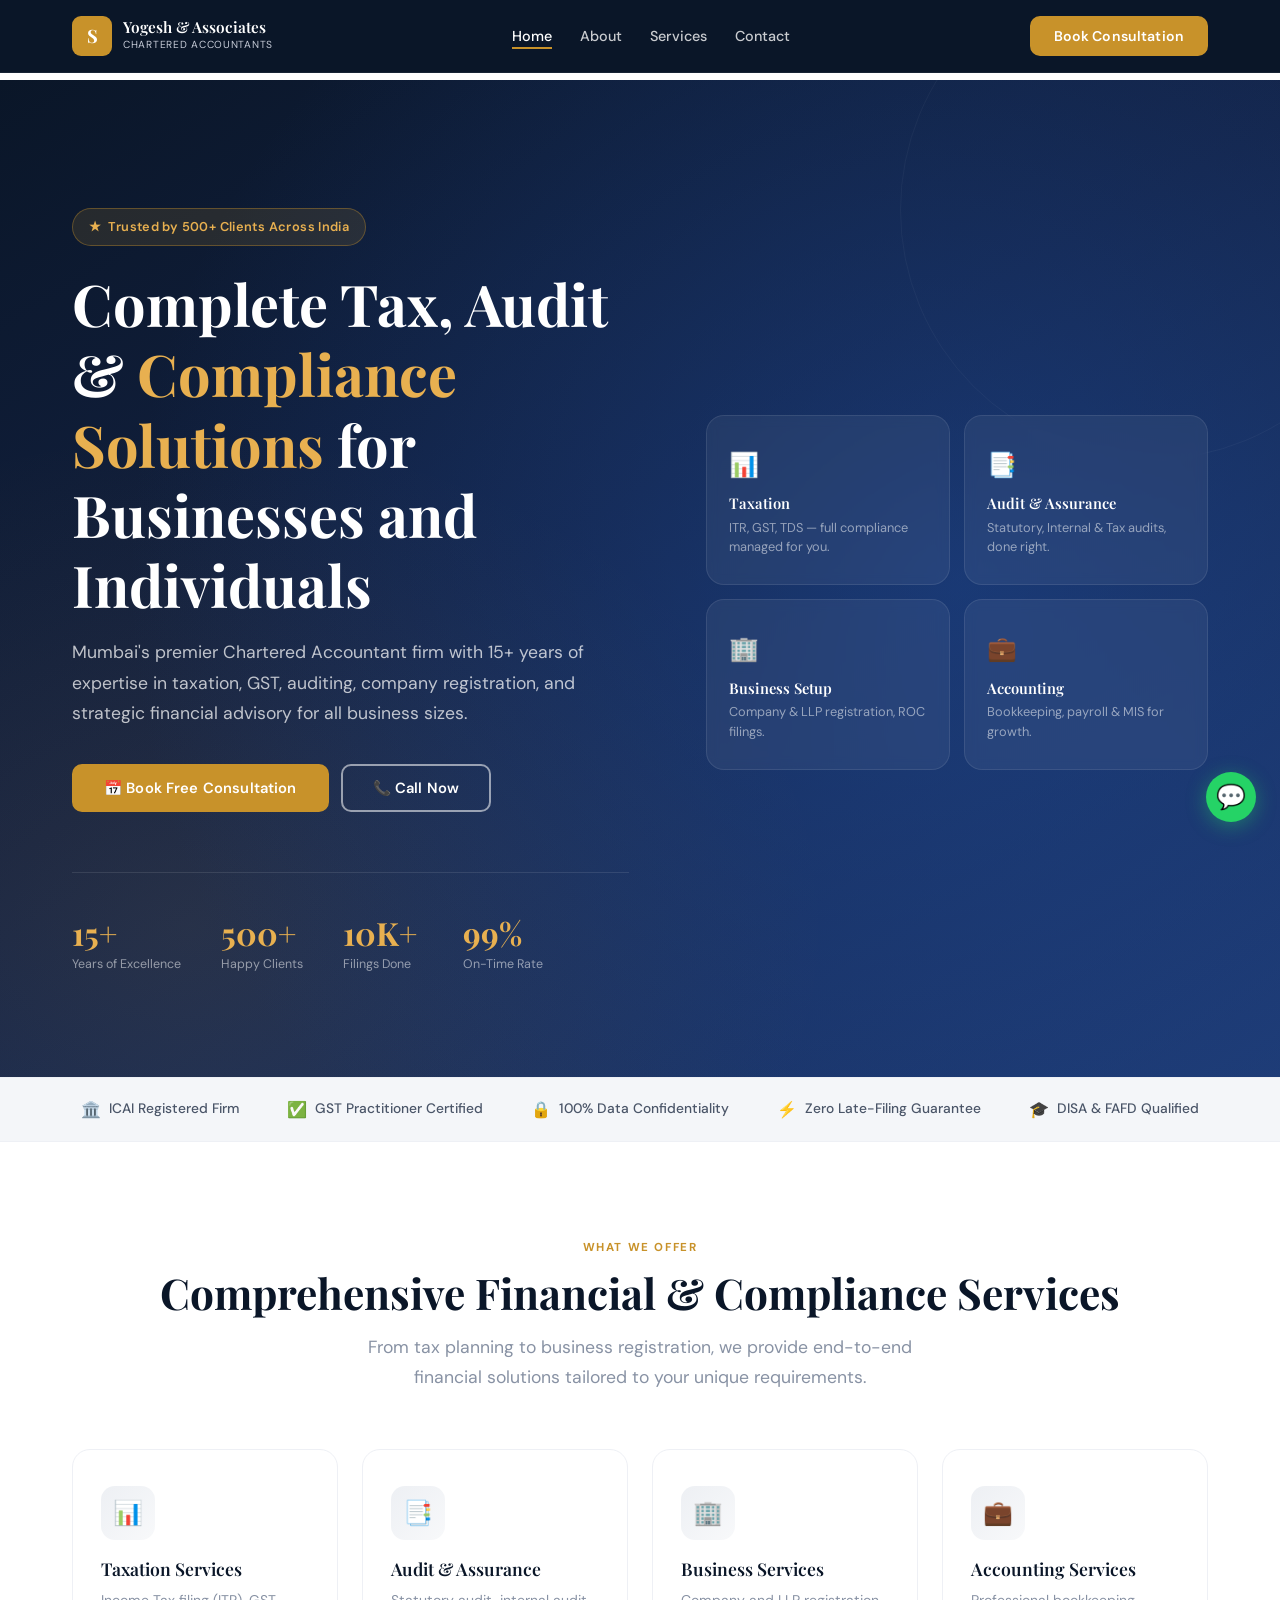
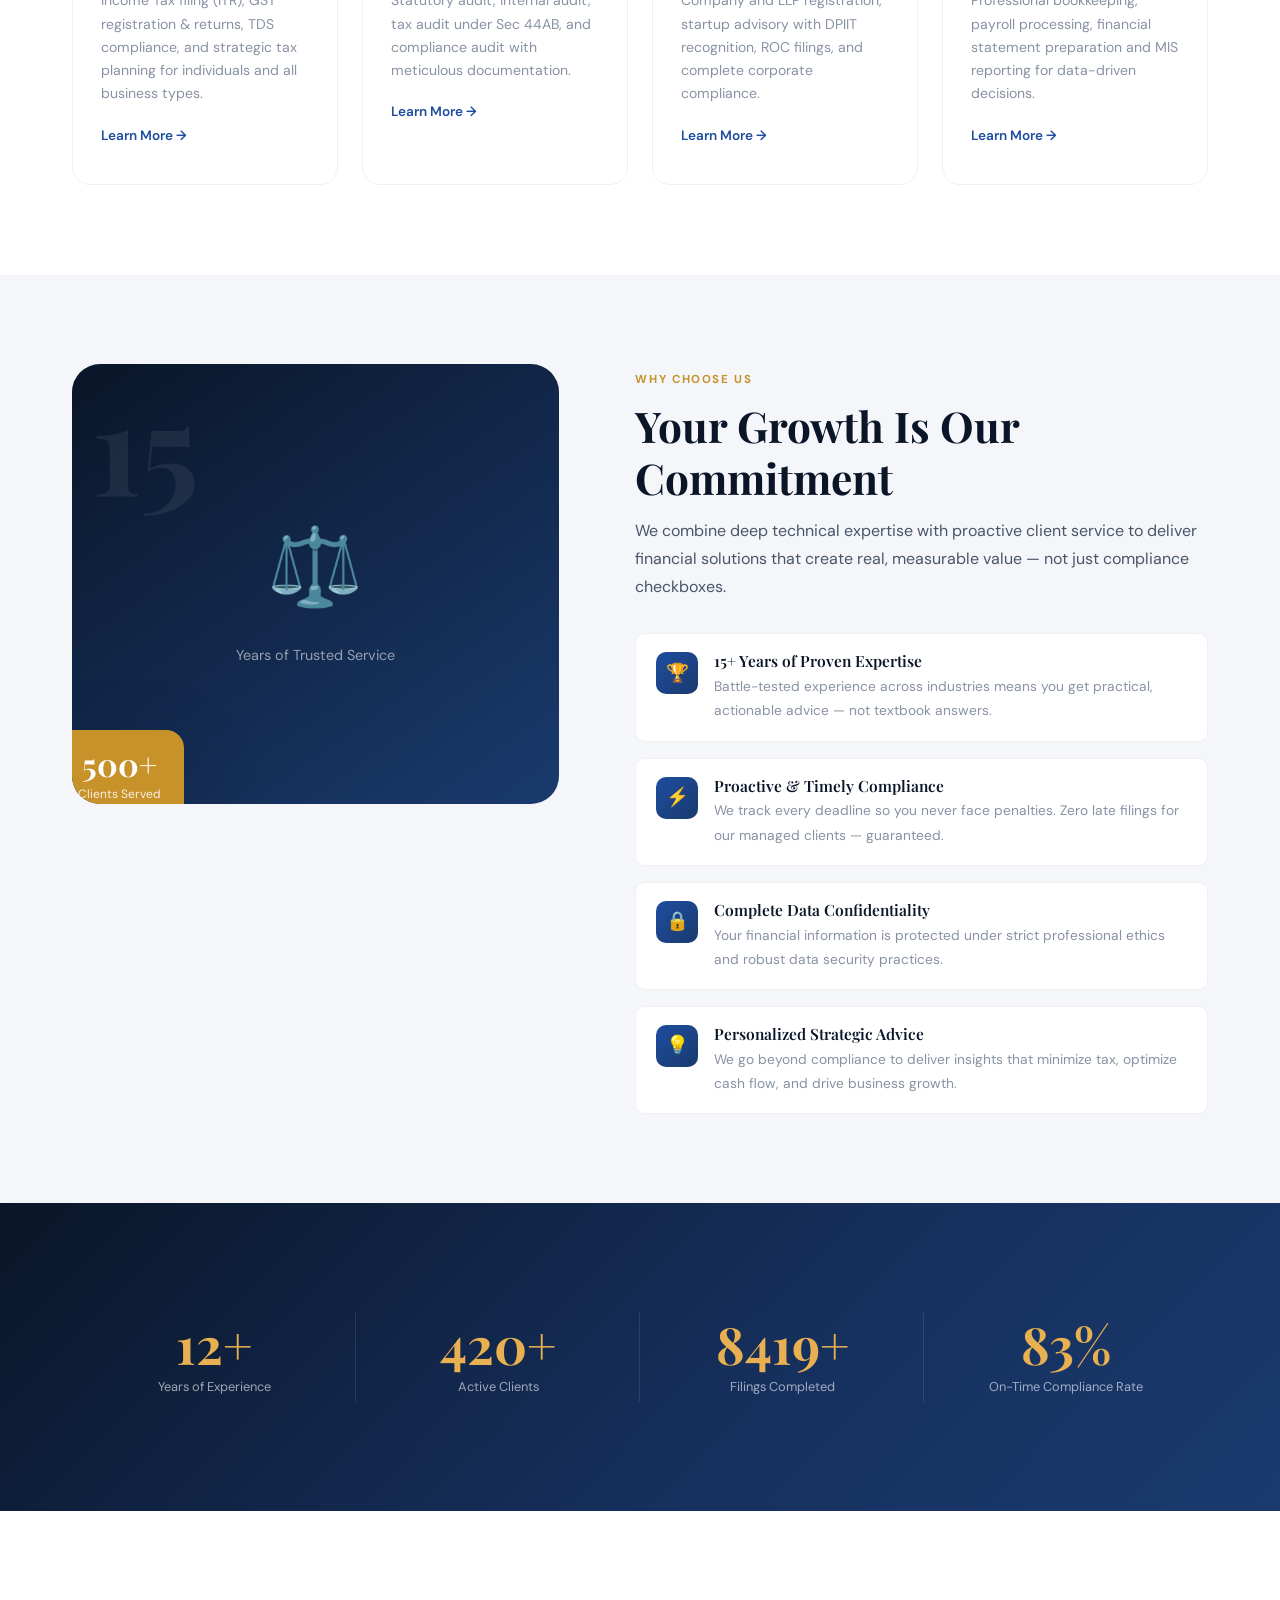
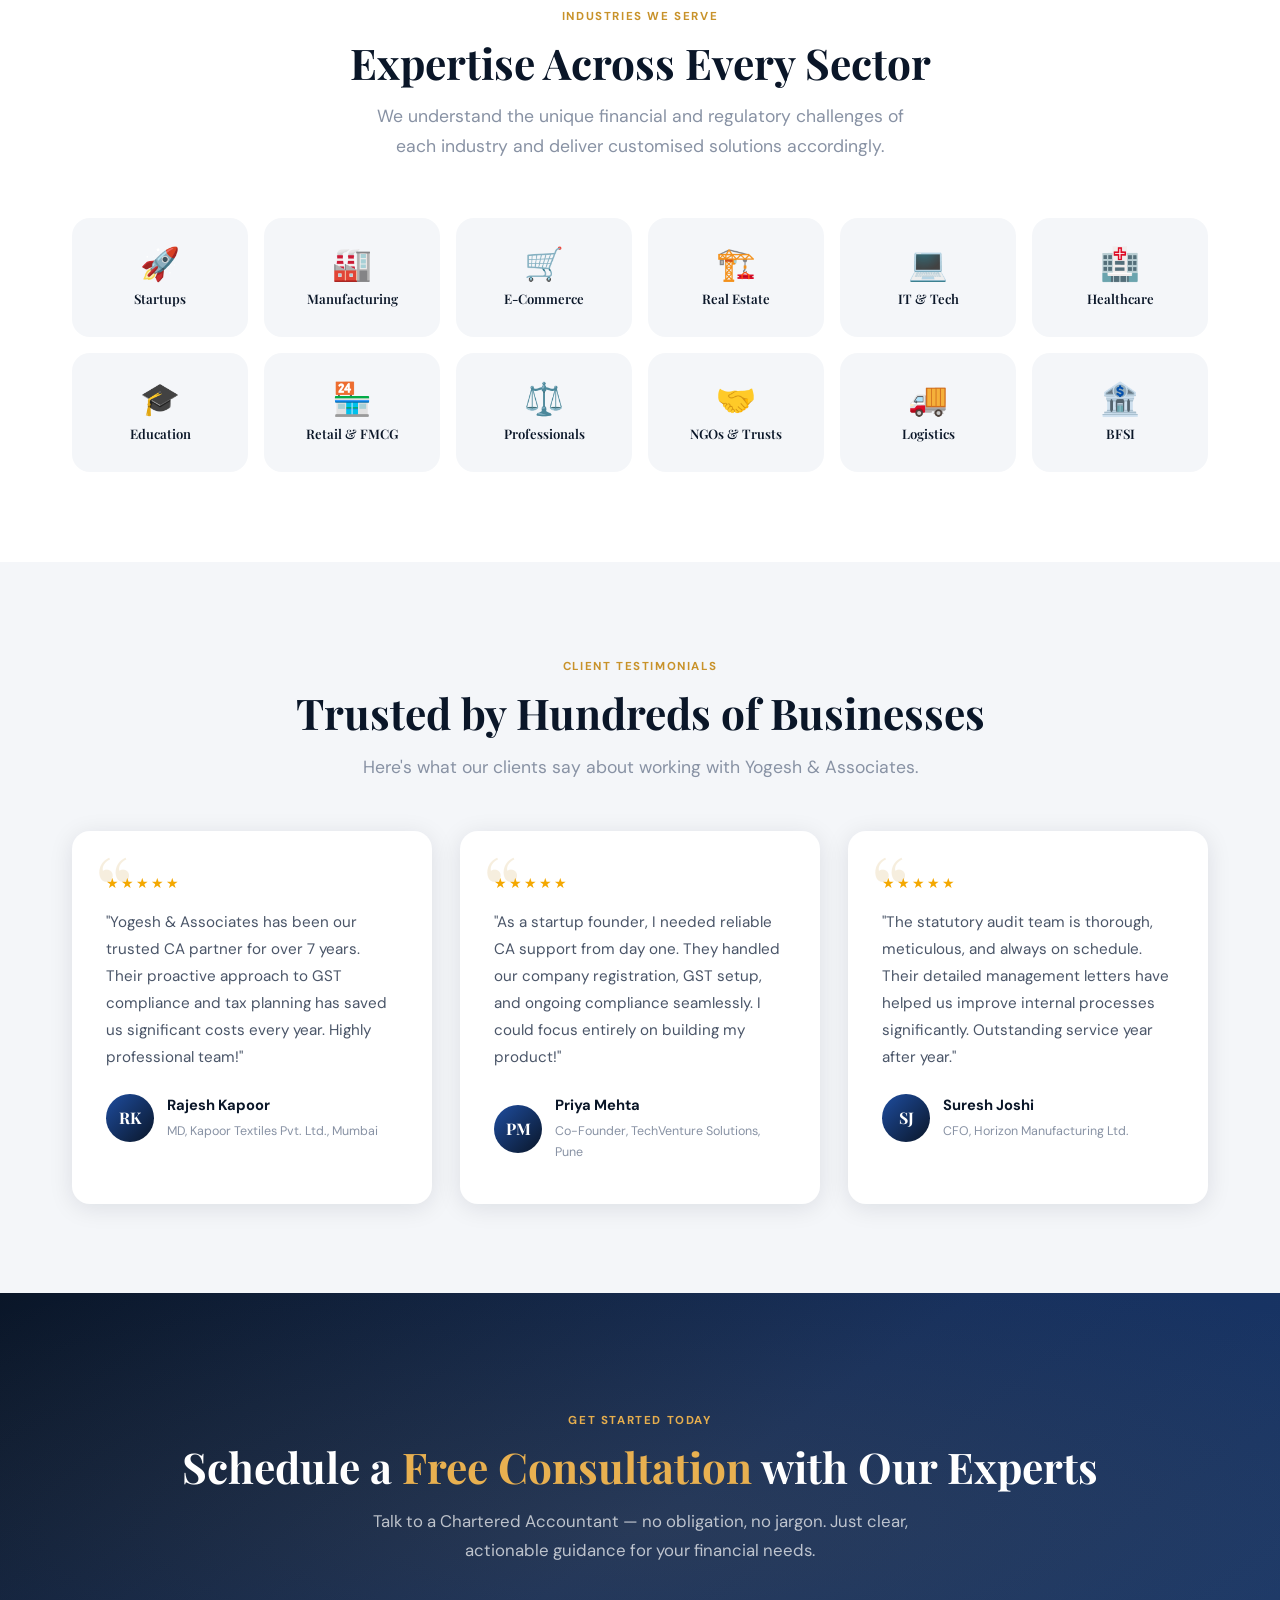
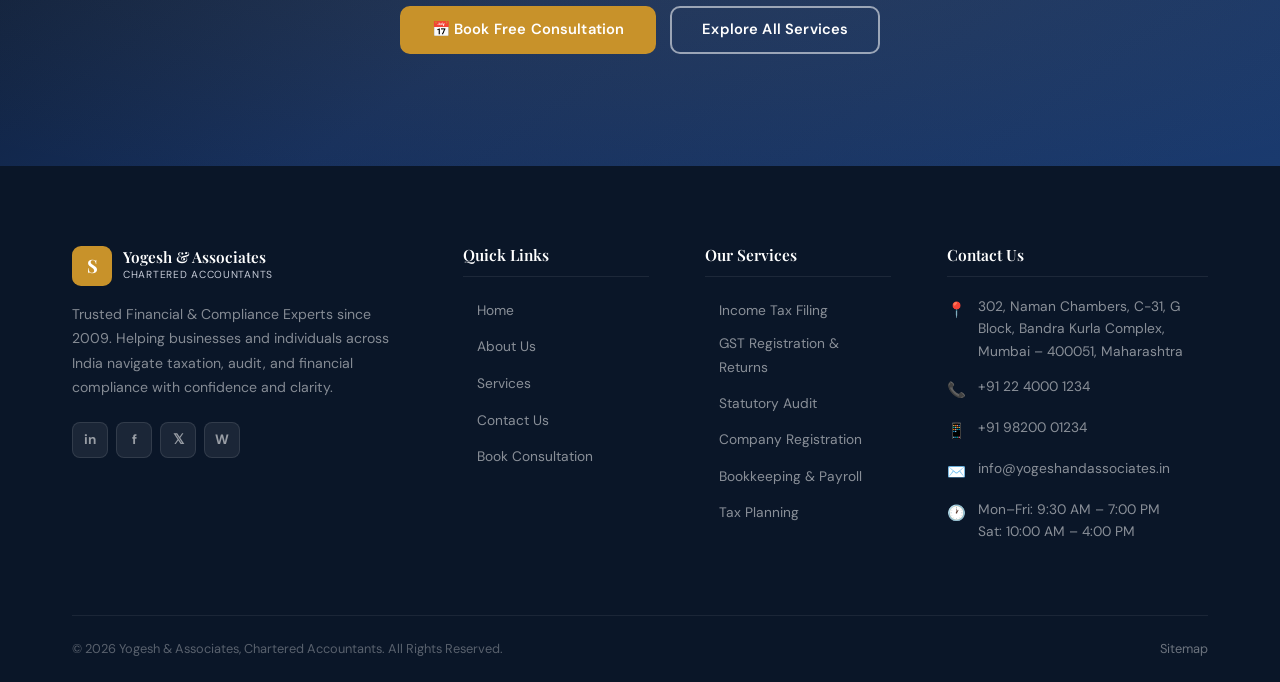
==== index.html @ ab1940fd "static CA Website with Home, Services, About and Contact us" ====
<!DOCTYPE html>
<html lang="en" dir="ltr">
<head>
  <!-- ═══ Essential Meta ═══ -->
  <meta charset="UTF-8" />
  <meta name="viewport" content="width=device-width, initial-scale=1.0" />
  <meta http-equiv="X-UA-Compatible" content="IE=edge" />

  <!-- ═══ SEO ═══ -->
  <title>Yogesh &amp; Associates, Chartered Accountants Mumbai | Tax, GST, Audit &amp; Compliance</title>
  <meta name="description" content="Yogesh &amp; Associates is a premier Chartered Accountant (CA) firm in Mumbai with 15+ years of experience. Expert Income Tax filing, GST returns, Statutory Audit, Company Registration &amp; Business Advisory for individuals, startups, SMEs &amp; corporates." />
  <meta name="keywords" content="CA firm Mumbai, Chartered Accountant Mumbai, income tax filing Mumbai, GST registration Mumbai, statutory audit Mumbai, company registration Mumbai, tax planning, TDS compliance, LLP registration, CA near me" />
  <meta name="author" content="Yogesh &amp; Associates, Chartered Accountants" />
  <meta name="robots" content="index, follow, max-snippet:-1, max-image-preview:large" />
  <link rel="canonical" href="https://www.yogeshandassociates.in/" />

  <!-- ═══ Open Graph ═══ -->
  <meta property="og:type"        content="website" />
  <meta property="og:url"         content="https://www.yogeshandassociates.in/" />
  <meta property="og:title"       content="Yogesh &amp; Associates, Chartered Accountants | Mumbai" />
  <meta property="og:description" content="Trusted CA firm in Mumbai offering Tax, GST, Audit &amp; Business Registration services. 15+ years | 500+ clients. Book a free consultation today." />
  <meta property="og:image"       content="https://www.yogeshandassociates.in/og-image.jpg" />
  <meta property="og:image:width"  content="1200" />
  <meta property="og:image:height" content="630" />
  <meta property="og:locale"      content="en_IN" />
  <meta property="og:site_name"   content="Yogesh &amp; Associates" />

  <!-- ═══ Twitter Card ═══ -->
  <meta name="twitter:card"        content="summary_large_image" />
  <meta name="twitter:title"       content="Yogesh &amp; Associates, Chartered Accountants | Mumbai" />
  <meta name="twitter:description" content="Trusted CA firm in Mumbai — Tax, GST, Audit &amp; Business Registration. 15+ years | 500+ clients." />
  <meta name="twitter:image"       content="https://www.yogeshandassociates.in/og-image.jpg" />

  <!-- ═══ Geo / Local SEO ═══ -->
  <meta name="geo.region"      content="IN-MH" />
  <meta name="geo.placename"   content="Mumbai, Maharashtra, India" />
  <meta name="geo.position"    content="19.0657;72.8650" />
  <meta name="ICBM"            content="19.0657, 72.8650" />

  <!-- ═══ Schema.org Structured Data ═══ -->
  <script type="application/ld+json">
  {
    "@context": "https://schema.org",
    "@type": "AccountingService",
    "@id": "https://www.yogeshandassociates.in/#organization",
    "name": "Yogesh & Associates, Chartered Accountants",
    "alternateName": "Yogesh & Associates CA",
    "description": "Premier Chartered Accountant firm in Mumbai offering Income Tax, GST, Audit, Company Registration and Business Advisory services.",
    "url": "https://www.yogeshandassociates.in/",
    "telephone": ["+91-22-4000-1234", "+91-98200-01234"],
    "email": "info@yogeshandassociates.in",
    "foundingDate": "2009",
    "logo": "https://www.yogeshandassociates.in/logo.png",
    "image": "https://www.yogeshandassociates.in/og-image.jpg",
    "priceRange": "₹₹",
    "currenciesAccepted": "INR",
    "paymentAccepted": "Bank Transfer, UPI, Cheque",
    "address": {
      "@type": "PostalAddress",
      "streetAddress": "302, Naman Chambers, C-31, G Block, Bandra Kurla Complex",
      "addressLocality": "Mumbai",
      "addressRegion": "Maharashtra",
      "postalCode": "400051",
      "addressCountry": "IN"
    },
    "geo": {
      "@type": "GeoCoordinates",
      "latitude": 19.0657,
      "longitude": 72.8650
    },
    "openingHoursSpecification": [
      { "@type": "OpeningHoursSpecification", "dayOfWeek": ["Monday","Tuesday","Wednesday","Thursday","Friday"], "opens": "09:30", "closes": "19:00" },
      { "@type": "OpeningHoursSpecification", "dayOfWeek": "Saturday", "opens": "10:00", "closes": "16:00" }
    ],
    "sameAs": [
      "https://www.linkedin.com/company/sharma-associates-ca",
      "https://www.facebook.com/sharmaandassociatesCA"
    ],
    "hasMap": "https://maps.google.com/?cid=YOUR_GOOGLE_MAPS_CID",
    "aggregateRating": {
      "@type": "AggregateRating",
      "ratingValue": "4.9",
      "reviewCount": "127",
      "bestRating": "5",
      "worstRating": "1"
    },
    "areaServed": {
      "@type": "GeoCircle",
      "geoMidpoint": { "@type": "GeoCoordinates", "latitude": 19.0657, "longitude": 72.8650 },
      "geoRadius": "500000"
    },
    "serviceArea": {
      "@type": "Country",
      "name": "India"
    }
  }
  </script>

  <!-- ═══ Breadcrumb Schema ═══ -->
  <script type="application/ld+json">
  {
    "@context": "https://schema.org",
    "@type": "BreadcrumbList",
    "itemListElement": [
      { "@type": "ListItem", "position": 1, "name": "Home", "item": "https://www.yogeshandassociates.in/" }
    ]
  }
  </script>

  <!-- ═══ FAQ Schema ═══ -->
  <script type="application/ld+json">
  {
    "@context": "https://schema.org",
    "@type": "FAQPage",
    "mainEntity": [
      { "@type": "Question", "name": "What services does Yogesh & Associates offer?", "acceptedAnswer": { "@type": "Answer", "text": "We offer Income Tax filing, GST registration & returns, Statutory Audit, Internal Audit, Company Registration, LLP Registration, Startup Advisory, Bookkeeping, Payroll and MIS Reporting." } },
      { "@type": "Question", "name": "Where is Yogesh & Associates located?", "acceptedAnswer": { "@type": "Answer", "text": "Our office is at 302, Naman Chambers, Bandra Kurla Complex, Mumbai – 400051, Maharashtra." } },
      { "@type": "Question", "name": "How many years of experience does the firm have?", "acceptedAnswer": { "@type": "Answer", "text": "Yogesh & Associates was founded in 2009 and has over 15 years of experience serving 500+ clients across India." } }
    ]
  }
  </script>

  <!-- ═══ Preconnects ═══ -->
  <link rel="preconnect" href="https://fonts.googleapis.com" />
  <link rel="preconnect" href="https://fonts.gstatic.com" crossorigin />
  <link href="https://fonts.googleapis.com/css2?family=Playfair+Display:wght@400;600;700&family=DM+Sans:ital,opsz,wght@0,9..40,300;0,9..40,400;0,9..40,500;0,9..40,600;1,9..40,400&display=swap" rel="stylesheet" />
  <link rel="stylesheet" href="style.css" />
  <link rel="icon" type="image/svg+xml" href="data:image/svg+xml,<svg xmlns='http://www.w3.org/2000/svg' viewBox='0 0 32 32'><rect width='32' height='32' rx='7' fill='%23c8922a'/><text y='23' x='7' font-size='19' font-family='Georgia,serif' fill='white' font-weight='bold'>S</text></svg>" />
</head>
<body>

<!-- ═══ Skip Link (Accessibility) ═══ -->
<a href="#main-content" class="skip-link" style="position:absolute;top:-100px;left:16px;background:var(--accent);color:white;padding:8px 16px;border-radius:4px;font-weight:600;z-index:10000;transition:top 0.2s;" onfocus="this.style.top='16px'" onblur="this.style.top='-100px'">Skip to main content</a>

<!-- ═══ NAVBAR ═══ -->
<header>
  <nav class="navbar" role="navigation" aria-label="Main navigation">
    <div class="container">
      <div class="nav-inner">
        <a href="index.html" class="nav-logo" aria-label="Yogesh &amp; Associates — Home">
          <div class="logo-mark" aria-hidden="true">S</div>
          <div class="logo-text">
            <div class="logo-name">Yogesh &amp; Associates</div>
            <div class="logo-sub">Chartered Accountants</div>
          </div>
        </a>

        <ul class="nav-links" role="list">
          <li><a href="index.html" class="active" aria-current="page">Home</a></li>
          <li><a href="about.html">About</a></li>
          <li><a href="services.html">Services</a></li>
          <li><a href="contact.html">Contact</a></li>
        </ul>

        <a href="contact.html" class="btn btn-primary nav-cta">Book Consultation</a>

        <button class="nav-toggle" aria-label="Open navigation menu" aria-expanded="false" aria-controls="mobileMenu">
          <span></span><span></span><span></span>
        </button>
      </div>
    </div>

    <div class="mobile-menu" id="mobileMenu" role="navigation" aria-label="Mobile navigation">
      <div class="mobile-menu-inner">
        <a href="index.html" aria-current="page">🏠 Home</a>
        <a href="about.html">👥 About Us</a>
        <a href="services.html">⚙️ Services</a>
        <a href="contact.html">📞 Contact</a>
        <a href="contact.html" class="btn btn-primary">📅 Book Free Consultation</a>
      </div>
    </div>
  </nav>
</header>

<!-- ═══ MAIN ═══ -->
<main id="main-content">

<!-- ── HERO ── -->
<section class="hero" aria-label="Welcome to Yogesh &amp; Associates">
  <div class="container">
    <div class="hero-grid">
      <div>
        <div class="hero-badge fade-up delay-1">
          <span aria-hidden="true">★</span> Trusted by 500+ Clients Across India
        </div>
        <h1 class="fade-up delay-2">
          Complete Tax, Audit &amp; <em>Compliance Solutions</em> for Businesses and Individuals
        </h1>
        <p class="hero-sub fade-up delay-3">Mumbai's premier Chartered Accountant firm with 15+ years of expertise in taxation, GST, auditing, company registration, and strategic financial advisory for all business sizes.</p>
        <div class="hero-actions fade-up delay-4">
          <a href="contact.html" class="btn btn-primary">📅 Book Free Consultation</a>
          <a href="tel:+912240001234" class="btn btn-outline">📞 Call Now</a>
        </div>
        <div class="hero-stats fade-up delay-5">
          <div class="hero-stat">
            <span class="hero-stat-num">15+</span>
            <span class="hero-stat-label">Years of Excellence</span>
          </div>
          <div class="hero-stat">
            <span class="hero-stat-num">500+</span>
            <span class="hero-stat-label">Happy Clients</span>
          </div>
          <div class="hero-stat">
            <span class="hero-stat-num">10K+</span>
            <span class="hero-stat-label">Filings Done</span>
          </div>
          <div class="hero-stat">
            <span class="hero-stat-num">99%</span>
            <span class="hero-stat-label">On-Time Rate</span>
          </div>
        </div>
      </div>
      <div class="hero-cards" aria-hidden="true">
        <div class="hero-card">
          <div class="hero-card-icon">📊</div>
          <h4>Taxation</h4>
          <p>ITR, GST, TDS — full compliance managed for you.</p>
        </div>
        <div class="hero-card">
          <div class="hero-card-icon">📑</div>
          <h4>Audit &amp; Assurance</h4>
          <p>Statutory, Internal &amp; Tax audits, done right.</p>
        </div>
        <div class="hero-card">
          <div class="hero-card-icon">🏢</div>
          <h4>Business Setup</h4>
          <p>Company &amp; LLP registration, ROC filings.</p>
        </div>
        <div class="hero-card">
          <div class="hero-card-icon">💼</div>
          <h4>Accounting</h4>
          <p>Bookkeeping, payroll &amp; MIS for growth.</p>
        </div>
      </div>
    </div>
  </div>
</section>

<!-- ── TRUST BAR ── -->
<div class="trust-bar" aria-label="Credentials and trust indicators">
  <div class="container">
    <div class="trust-inner">
      <div class="trust-item"><span aria-hidden="true">🏛️</span> ICAI Registered Firm</div>
      <div class="trust-item"><span aria-hidden="true">✅</span> GST Practitioner Certified</div>
      <div class="trust-item"><span aria-hidden="true">🔒</span> 100% Data Confidentiality</div>
      <div class="trust-item"><span aria-hidden="true">⚡</span> Zero Late-Filing Guarantee</div>
      <div class="trust-item"><span aria-hidden="true">🎓</span> DISA &amp; FAFD Qualified</div>
    </div>
  </div>
</div>

<!-- ── SERVICES OVERVIEW ── -->
<section class="services-overview" aria-labelledby="services-heading">
  <div class="container">
    <div class="center">
      <span class="section-label">What We Offer</span>
      <h2 class="section-title" id="services-heading">Comprehensive Financial &amp; Compliance Services</h2>
      <p class="section-sub">From tax planning to business registration, we provide end-to-end financial solutions tailored to your unique requirements.</p>
    </div>
    <div class="services-grid" style="margin-top:clamp(32px,5vw,56px);">
      <article class="service-card reveal" aria-label="Taxation Services">
        <div class="service-icon" aria-hidden="true">📊</div>
        <h3>Taxation Services</h3>
        <p>Income Tax filing (ITR), GST registration &amp; returns, TDS compliance, and strategic tax planning for individuals and all business types.</p>
        <a href="services.html#taxation" class="service-link" aria-label="Learn more about Taxation Services">Learn More →</a>
      </article>
      <article class="service-card reveal" aria-label="Audit and Assurance">
        <div class="service-icon" aria-hidden="true">📑</div>
        <h3>Audit &amp; Assurance</h3>
        <p>Statutory audit, internal audit, tax audit under Sec 44AB, and compliance audit with meticulous documentation.</p>
        <a href="services.html#audit" class="service-link" aria-label="Learn more about Audit and Assurance">Learn More →</a>
      </article>
      <article class="service-card reveal" aria-label="Business Services">
        <div class="service-icon" aria-hidden="true">🏢</div>
        <h3>Business Services</h3>
        <p>Company and LLP registration, startup advisory with DPIIT recognition, ROC filings, and complete corporate compliance.</p>
        <a href="services.html#business" class="service-link" aria-label="Learn more about Business Services">Learn More →</a>
      </article>
      <article class="service-card reveal" aria-label="Accounting Services">
        <div class="service-icon" aria-hidden="true">💼</div>
        <h3>Accounting Services</h3>
        <p>Professional bookkeeping, payroll processing, financial statement preparation and MIS reporting for data-driven decisions.</p>
        <a href="services.html#accounting" class="service-link" aria-label="Learn more about Accounting Services">Learn More →</a>
      </article>
    </div>
  </div>
</section>

<!-- ── WHY CHOOSE US ── -->
<section class="why-us" aria-labelledby="why-heading">
  <div class="container">
    <div class="why-content">
      <div class="why-img-wrap" aria-hidden="true">
        <div class="why-img-box">
          <div class="why-big-num">15</div>
          <div class="why-center">
            <span class="icon">⚖️</span>
            <p>Years of Trusted Service</p>
          </div>
          <div class="why-badge-float">
            <span class="why-badge-num">500+</span>
            <span class="why-badge-text">Clients Served</span>
          </div>
        </div>
      </div>
      <div>
        <span class="section-label">Why Choose Us</span>
        <h2 class="section-title" id="why-heading">Your Growth Is Our Commitment</h2>
        <p>We combine deep technical expertise with proactive client service to deliver financial solutions that create real, measurable value — not just compliance checkboxes.</p>
        <div class="why-points">
          <div class="why-point reveal">
            <div class="why-point-icon" aria-hidden="true">🏆</div>
            <div>
              <h4>15+ Years of Proven Expertise</h4>
              <p>Battle-tested experience across industries means you get practical, actionable advice — not textbook answers.</p>
            </div>
          </div>
          <div class="why-point reveal">
            <div class="why-point-icon" aria-hidden="true">⚡</div>
            <div>
              <h4>Proactive &amp; Timely Compliance</h4>
              <p>We track every deadline so you never face penalties. Zero late filings for our managed clients — guaranteed.</p>
            </div>
          </div>
          <div class="why-point reveal">
            <div class="why-point-icon" aria-hidden="true">🔒</div>
            <div>
              <h4>Complete Data Confidentiality</h4>
              <p>Your financial information is protected under strict professional ethics and robust data security practices.</p>
            </div>
          </div>
          <div class="why-point reveal">
            <div class="why-point-icon" aria-hidden="true">💡</div>
            <div>
              <h4>Personalized Strategic Advice</h4>
              <p>We go beyond compliance to deliver insights that minimize tax, optimize cash flow, and drive business growth.</p>
            </div>
          </div>
        </div>
      </div>
    </div>
  </div>
</section>

<!-- ── STATS ── -->
<section class="stats-section" aria-label="Key firm statistics">
  <div class="container">
    <div class="stats-grid">
      <div class="stat-item">
        <span class="stat-num" data-count="15" data-suffix="+" aria-label="15 plus years of experience">0+</span>
        <p class="stat-label">Years of Experience</p>
      </div>
      <div class="stat-item">
        <span class="stat-num" data-count="500" data-suffix="+" aria-label="500 plus active clients">0+</span>
        <p class="stat-label">Active Clients</p>
      </div>
      <div class="stat-item">
        <span class="stat-num" data-count="10000" data-suffix="+" aria-label="10000 plus filings completed">0+</span>
        <p class="stat-label">Filings Completed</p>
      </div>
      <div class="stat-item">
        <span class="stat-num" data-count="99" data-suffix="%" aria-label="99 percent on-time compliance rate">0%</span>
        <p class="stat-label">On-Time Compliance Rate</p>
      </div>
    </div>
  </div>
</section>

<!-- ── INDUSTRIES ── -->
<section class="industries" aria-labelledby="industries-heading">
  <div class="container">
    <div class="center">
      <span class="section-label">Industries We Serve</span>
      <h2 class="section-title" id="industries-heading">Expertise Across Every Sector</h2>
      <p class="section-sub">We understand the unique financial and regulatory challenges of each industry and deliver customised solutions accordingly.</p>
    </div>
    <div class="industries-grid" style="margin-top:clamp(32px,5vw,56px);">
      <div class="industry-card reveal"><div class="industry-emoji" aria-hidden="true">🚀</div><h4>Startups</h4></div>
      <div class="industry-card reveal"><div class="industry-emoji" aria-hidden="true">🏭</div><h4>Manufacturing</h4></div>
      <div class="industry-card reveal"><div class="industry-emoji" aria-hidden="true">🛒</div><h4>E-Commerce</h4></div>
      <div class="industry-card reveal"><div class="industry-emoji" aria-hidden="true">🏗️</div><h4>Real Estate</h4></div>
      <div class="industry-card reveal"><div class="industry-emoji" aria-hidden="true">💻</div><h4>IT &amp; Tech</h4></div>
      <div class="industry-card reveal"><div class="industry-emoji" aria-hidden="true">🏥</div><h4>Healthcare</h4></div>
      <div class="industry-card reveal"><div class="industry-emoji" aria-hidden="true">🎓</div><h4>Education</h4></div>
      <div class="industry-card reveal"><div class="industry-emoji" aria-hidden="true">🏪</div><h4>Retail &amp; FMCG</h4></div>
      <div class="industry-card reveal"><div class="industry-emoji" aria-hidden="true">⚖️</div><h4>Professionals</h4></div>
      <div class="industry-card reveal"><div class="industry-emoji" aria-hidden="true">🤝</div><h4>NGOs &amp; Trusts</h4></div>
      <div class="industry-card reveal"><div class="industry-emoji" aria-hidden="true">🚚</div><h4>Logistics</h4></div>
      <div class="industry-card reveal"><div class="industry-emoji" aria-hidden="true">🏦</div><h4>BFSI</h4></div>
    </div>
  </div>
</section>

<!-- ── TESTIMONIALS ── -->
<section class="testimonials" aria-labelledby="testimonials-heading">
  <div class="container">
    <div class="center">
      <span class="section-label">Client Testimonials</span>
      <h2 class="section-title" id="testimonials-heading">Trusted by Hundreds of Businesses</h2>
      <p class="section-sub">Here's what our clients say about working with Yogesh &amp; Associates.</p>
    </div>
    <div class="testimonials-grid">
      <article class="testimonial-card reveal" itemscope itemtype="https://schema.org/Review">
        <div class="stars" aria-label="5 out of 5 stars">★★★★★</div>
        <p class="testimonial-text" itemprop="reviewBody">"Yogesh &amp; Associates has been our trusted CA partner for over 7 years. Their proactive approach to GST compliance and tax planning has saved us significant costs every year. Highly professional team!"</p>
        <div class="testimonial-author" itemprop="author" itemscope itemtype="https://schema.org/Person">
          <div class="author-avatar" aria-hidden="true">RK</div>
          <div>
            <div class="author-name" itemprop="name">Rajesh Kapoor</div>
            <div class="author-title">MD, Kapoor Textiles Pvt. Ltd., Mumbai</div>
          </div>
        </div>
      </article>
      <article class="testimonial-card reveal" itemscope itemtype="https://schema.org/Review">
        <div class="stars" aria-label="5 out of 5 stars">★★★★★</div>
        <p class="testimonial-text" itemprop="reviewBody">"As a startup founder, I needed reliable CA support from day one. They handled our company registration, GST setup, and ongoing compliance seamlessly. I could focus entirely on building my product!"</p>
        <div class="testimonial-author" itemprop="author" itemscope itemtype="https://schema.org/Person">
          <div class="author-avatar" aria-hidden="true">PM</div>
          <div>
            <div class="author-name" itemprop="name">Priya Mehta</div>
            <div class="author-title">Co-Founder, TechVenture Solutions, Pune</div>
          </div>
        </div>
      </article>
      <article class="testimonial-card reveal" itemscope itemtype="https://schema.org/Review">
        <div class="stars" aria-label="5 out of 5 stars">★★★★★</div>
        <p class="testimonial-text" itemprop="reviewBody">"The statutory audit team is thorough, meticulous, and always on schedule. Their detailed management letters have helped us improve internal processes significantly. Outstanding service year after year."</p>
        <div class="testimonial-author" itemprop="author" itemscope itemtype="https://schema.org/Person">
          <div class="author-avatar" aria-hidden="true">SJ</div>
          <div>
            <div class="author-name" itemprop="name">Suresh Joshi</div>
            <div class="author-title">CFO, Horizon Manufacturing Ltd.</div>
          </div>
        </div>
      </article>
    </div>
  </div>
</section>

<!-- ── CTA ── -->
<section class="cta-section" aria-label="Call to action">
  <div class="container">
    <span class="section-label" style="color:var(--accent-light);">Get Started Today</span>
    <h2>Schedule a <em>Free Consultation</em> with Our Experts</h2>
    <p>Talk to a Chartered Accountant — no obligation, no jargon. Just clear, actionable guidance for your financial needs.</p>
    <div class="cta-actions">
      <a href="contact.html" class="btn btn-primary">📅 Book Free Consultation</a>
      <a href="services.html" class="btn btn-outline">Explore All Services</a>
    </div>
  </div>
</section>

</main><!-- /#main-content -->

<!-- ═══ FOOTER ═══ -->
<footer class="footer" role="contentinfo">
  <div class="container">
    <div class="footer-top">
      <div class="footer-grid">
        <div class="footer-about">
          <a href="index.html" class="nav-logo" aria-label="Yogesh &amp; Associates — Home">
            <div class="logo-mark" aria-hidden="true">S</div>
            <div class="logo-text">
              <div class="logo-name">Yogesh &amp; Associates</div>
              <div class="logo-sub">Chartered Accountants</div>
            </div>
          </a>
          <p>Trusted Financial &amp; Compliance Experts since 2009. Helping businesses and individuals across India navigate taxation, audit, and financial compliance with confidence and clarity.</p>
          <nav class="footer-socials" aria-label="Social media links">
            <a href="https://www.linkedin.com/company/sharma-associates-ca" target="_blank" rel="noopener noreferrer" class="social-btn" aria-label="LinkedIn">in</a>
            <a href="https://www.facebook.com/sharmaandassociatesCA" target="_blank" rel="noopener noreferrer" class="social-btn" aria-label="Facebook">f</a>
            <a href="https://twitter.com/SharmaAssocCA" target="_blank" rel="noopener noreferrer" class="social-btn" aria-label="Twitter / X">𝕏</a>
            <a href="https://wa.me/919820001234" target="_blank" rel="noopener noreferrer" class="social-btn" aria-label="WhatsApp">W</a>
          </nav>
        </div>

        <div class="footer-col">
          <h4>Quick Links</h4>
          <ul class="footer-links" role="list">
            <li><a href="index.html">Home</a></li>
            <li><a href="about.html">About Us</a></li>
            <li><a href="services.html">Services</a></li>
            <li><a href="contact.html">Contact Us</a></li>
            <li><a href="contact.html#contactForm">Book Consultation</a></li>
          </ul>
        </div>

        <div class="footer-col">
          <h4>Our Services</h4>
          <ul class="footer-links" role="list">
            <li><a href="services.html#taxation">Income Tax Filing</a></li>
            <li><a href="services.html#taxation">GST Registration &amp; Returns</a></li>
            <li><a href="services.html#audit">Statutory Audit</a></li>
            <li><a href="services.html#business">Company Registration</a></li>
            <li><a href="services.html#accounting">Bookkeeping &amp; Payroll</a></li>
            <li><a href="services.html#taxation">Tax Planning</a></li>
          </ul>
        </div>

        <div class="footer-col">
          <h4>Contact Us</h4>
          <address style="font-style:normal;">
            <div class="footer-contact-item">
              <span class="fi" aria-hidden="true">📍</span>
              <p>302, Naman Chambers, C-31, G Block, Bandra Kurla Complex, Mumbai – 400051, Maharashtra</p>
            </div>
            <div class="footer-contact-item">
              <span class="fi" aria-hidden="true">📞</span>
              <a href="tel:+912240001234">+91 22 4000 1234</a>
            </div>
            <div class="footer-contact-item">
              <span class="fi" aria-hidden="true">📱</span>
              <a href="tel:+919820001234">+91 98200 01234</a>
            </div>
            <div class="footer-contact-item">
              <span class="fi" aria-hidden="true">✉️</span>
              <a href="mailto:info@yogeshandassociates.in">info@yogeshandassociates.in</a>
            </div>
            <div class="footer-contact-item">
              <span class="fi" aria-hidden="true">🕐</span>
              <p>Mon–Fri: 9:30 AM – 7:00 PM<br>Sat: 10:00 AM – 4:00 PM</p>
            </div>
          </address>
        </div>
      </div>
    </div>

    <div class="footer-bottom">
      <p>© <span class="current-year">2026</span> Yogesh &amp; Associates, Chartered Accountants. All Rights Reserved.</p>
      <nav class="footer-bottom-links" aria-label="Legal links">
        <!-- <a href="#">Privacy Policy</a>
        <a href="#">Terms of Service</a>
        <a href="#">Disclaimer</a> -->
        <a href="sitemap.xml">Sitemap</a>
      </nav>
    </div>
  </div>
</footer>

<!-- ═══ Floating Buttons ═══ -->
<a href="https://wa.me/919967658225?text=Hello%2C%20I%20would%20like%20to%20enquire%20about%20your%20CA%20services."
   class="whatsapp-float"
   target="_blank"
   rel="noopener noreferrer"
   aria-label="Chat on WhatsApp">
  <span aria-hidden="true">💬</span>
  <span class="whatsapp-tooltip">Chat on WhatsApp</span>
</a>

<button class="scroll-top" id="scrollTop" aria-label="Scroll to top">↑</button>

<script src="script.js"></script>
</body>
</html>
---- style.css ----
/* ================================================================
   Sharma & Associates, Chartered Accountants
   Main Stylesheet — v2.0 (Fully Responsive + SEO-Ready)
   ================================================================ */

@import url('https://fonts.googleapis.com/css2?family=Playfair+Display:wght@400;600;700&family=DM+Sans:ital,opsz,wght@0,9..40,300;0,9..40,400;0,9..40,500;0,9..40,600;1,9..40,400&display=swap');

/* ─────────────────────────────────────
   CSS Custom Properties
───────────────────────────────────── */
:root {
  --navy:         #0a1628;
  --navy-mid:     #132244;
  --royal:        #1a3a6e;
  --blue:         #1e4da0;
  --accent:       #c8922a;
  --accent-light: #e8b050;
  --white:        #ffffff;
  --off-white:    #f4f6f9;
  --gray-50:      #f8f9fc;
  --gray-100:     #eef0f5;
  --gray-200:     #dde1eb;
  --gray-300:     #c5cad6;
  --gray-400:     #a0a8bb;
  --gray-500:     #8892a4;
  --gray-700:     #4a5568;
  --text:         #1a2035;
  --success:      #1a7a3c;
  --error:        #c0392b;

  --radius-sm:   6px;
  --radius:      10px;
  --radius-lg:   18px;
  --radius-xl:   28px;

  --shadow-xs:   0 1px 4px rgba(10,22,40,0.07);
  --shadow:      0 4px 24px rgba(10,22,40,0.10);
  --shadow-md:   0 8px 32px rgba(10,22,40,0.13);
  --shadow-lg:   0 16px 56px rgba(10,22,40,0.16);
  --shadow-xl:   0 24px 80px rgba(10,22,40,0.20);

  --transition:  0.28s cubic-bezier(0.4,0,0.2,1);

  --font-display: 'Playfair Display', Georgia, 'Times New Roman', serif;
  --font-body:    'DM Sans', -apple-system, BlinkMacSystemFont, 'Segoe UI', sans-serif;

  /* Fluid spacing scale */
  --space-xs:  clamp(8px, 1.5vw, 12px);
  --space-sm:  clamp(12px, 2vw, 20px);
  --space-md:  clamp(24px, 4vw, 48px);
  --space-lg:  clamp(48px, 7vw, 96px);
  --space-xl:  clamp(64px, 9vw, 128px);

  /* Container */
  --container: 1200px;
  --container-pad: clamp(16px, 4vw, 32px);

  /* Nav height — used for offset */
  --nav-h: 72px;
}

/* ─────────────────────────────────────
   Reset & Base
───────────────────────────────────── */
*, *::before, *::after {
  box-sizing: border-box;
  margin: 0;
  padding: 0;
}
html {
  font-size: 16px;
  scroll-behavior: smooth;
  scroll-padding-top: calc(var(--nav-h) + 16px);
  -webkit-text-size-adjust: 100%;
}
body {
  font-family: var(--font-body);
  font-size: 1rem;
  line-height: 1.72;
  color: var(--text);
  background: var(--white);
  -webkit-font-smoothing: antialiased;
  -moz-osx-font-smoothing: grayscale;
  overflow-x: hidden;
}
img, video, svg { max-width: 100%; height: auto; display: block; }
a { text-decoration: none; color: inherit; }
ul, ol { list-style: none; }
button { font-family: var(--font-body); cursor: pointer; }
input, textarea, select {
  font-family: var(--font-body);
  font-size: 1rem;
}
::selection { background: var(--accent); color: var(--white); }

/* ─────────────────────────────────────
   Typography — fluid clamp scales
───────────────────────────────────── */
h1, h2, h3, h4, h5 {
  font-family: var(--font-display);
  font-weight: 700;
  line-height: 1.22;
  color: var(--navy);
}
h1 { font-size: clamp(1.9rem, 4.5vw + 0.5rem, 3.6rem); }
h2 { font-size: clamp(1.55rem, 3vw + 0.4rem, 2.65rem); }
h3 { font-size: clamp(1.1rem, 1.8vw + 0.2rem, 1.45rem); font-weight: 600; }
h4 { font-size: clamp(0.95rem, 1vw + 0.2rem, 1.1rem); font-weight: 600; }
p  { color: var(--gray-700); line-height: 1.75; }

.section-label {
  display: inline-block;
  font-size: 0.72rem;
  font-weight: 700;
  letter-spacing: 0.14em;
  text-transform: uppercase;
  color: var(--accent);
  margin-bottom: 10px;
}
.section-title {
  color: var(--navy);
  margin-bottom: 14px;
}
.section-sub {
  color: var(--gray-500);
  font-size: clamp(0.95rem, 1.2vw + 0.2rem, 1.1rem);
  max-width: 560px;
  line-height: 1.7;
}
.center { text-align: center; }
.center .section-sub { margin-left: auto; margin-right: auto; }

/* ─────────────────────────────────────
   Layout
───────────────────────────────────── */
.container {
  max-width: var(--container);
  margin: 0 auto;
  padding: 0 var(--container-pad);
  width: 100%;
}
section { padding: var(--space-lg) 0; }

/* Responsive grid utilities */
.grid-2  { display: grid; grid-template-columns: repeat(2, 1fr);  gap: var(--space-md); align-items: start; }
.grid-3  { display: grid; grid-template-columns: repeat(3, 1fr);  gap: var(--space-sm); }
.grid-4  { display: grid; grid-template-columns: repeat(4, 1fr);  gap: var(--space-sm); }

/* ─────────────────────────────────────
   Buttons
───────────────────────────────────── */
.btn {
  display: inline-flex;
  align-items: center;
  justify-content: center;
  gap: 8px;
  padding: 14px 30px;
  border-radius: var(--radius);
  font-size: 0.92rem;
  font-weight: 600;
  line-height: 1;
  letter-spacing: 0.01em;
  border: 2px solid transparent;
  transition: all var(--transition);
  white-space: nowrap;
  min-height: 48px; /* touch-friendly */
  cursor: pointer;
  position: relative;
  overflow: hidden;
}
.btn::after {
  content: '';
  position: absolute;
  inset: 0;
  opacity: 0;
  transition: opacity var(--transition);
  background: rgba(255,255,255,0.12);
}
.btn:hover::after { opacity: 1; }

.btn-primary  { background: var(--accent); color: var(--white); border-color: var(--accent); }
.btn-primary:hover  { background: #b5801e; border-color: #b5801e; box-shadow: 0 6px 24px rgba(200,146,42,0.38); transform: translateY(-2px); }
.btn-primary:active { transform: translateY(0); }

.btn-outline  { background: transparent; color: var(--white); border-color: rgba(255,255,255,0.55); }
.btn-outline:hover  { border-color: var(--white); background: rgba(255,255,255,0.1); }

.btn-outline-dark { background: transparent; color: var(--navy); border-color: var(--gray-300); }
.btn-outline-dark:hover { border-color: var(--blue); color: var(--blue); background: #f0f4fb; }

.btn-dark { background: var(--navy); color: var(--white); border-color: var(--navy); }
.btn-dark:hover { background: var(--royal); border-color: var(--royal); box-shadow: var(--shadow-md); transform: translateY(-2px); }

.btn-full { width: 100%; }

/* ─────────────────────────────────────
   NAVBAR
───────────────────────────────────── */
.navbar {
  position: fixed;
  top: 0;
  left: 0;
  right: 0;
  width: 100%;
  z-index: 9999;
  background: var(--navy);
  border-bottom: 1px solid rgba(255,255,255,0.06);
  transition: box-shadow var(--transition), background var(--transition);
}
.navbar.scrolled {
  box-shadow: 0 4px 40px rgba(0,0,0,0.35);
  background: rgba(10,22,40,0.98);
  backdrop-filter: blur(12px);
}

.nav-inner {
  display: flex;
  align-items: center;
  justify-content: space-between;
  height: var(--nav-h);
  gap: 16px;
}

/* Ensure main content is offset when navbar is fixed */
#main-content {
  padding-top: calc(var(--nav-h) + 8px);
}

/* Logo */
.nav-logo {
  display: flex;
  align-items: center;
  gap: 11px;
  text-decoration: none;
  flex-shrink: 0;
  min-width: 0;
}
.logo-mark {
  width: 40px;
  height: 40px;
  min-width: 40px;
  background: var(--accent);
  border-radius: 9px;
  display: flex;
  align-items: center;
  justify-content: center;
  font-family: var(--font-display);
  font-size: 1.15rem;
  font-weight: 700;
  color: var(--white);
  letter-spacing: -0.02em;
}
.logo-text { overflow: hidden; }
.logo-name {
  font-family: var(--font-display);
  font-size: clamp(0.88rem, 1.2vw, 1.05rem);
  font-weight: 600;
  color: var(--white);
  line-height: 1.2;
  white-space: nowrap;
}
.logo-sub {
  font-size: 0.64rem;
  color: var(--gray-300);
  letter-spacing: 0.07em;
  text-transform: uppercase;
  white-space: nowrap;
}

/* Desktop nav links */
.nav-links {
  display: flex;
  align-items: center;
  gap: 28px;
}
.nav-links a {
  color: rgba(255,255,255,0.78);
  font-size: 0.9rem;
  font-weight: 500;
  transition: color var(--transition);
  position: relative;
  padding-bottom: 2px;
  white-space: nowrap;
}
.nav-links a::after {
  content: '';
  position: absolute;
  bottom: -2px; left: 0; right: 100%;
  height: 2px;
  background: var(--accent);
  transition: right var(--transition);
}
.nav-links a:hover,
.nav-links a.active { color: var(--white); }
.nav-links a:hover::after,
.nav-links a.active::after { right: 0; }

.nav-cta { padding: 10px 22px; min-height: 40px; font-size: 0.88rem; }

/* Hamburger */
.nav-toggle {
  display: none;
  flex-direction: column;
  justify-content: center;
  gap: 5px;
  width: 44px;
  height: 44px;
  background: transparent;
  border: none;
  padding: 10px;
  flex-shrink: 0;
  border-radius: var(--radius-sm);
}
.nav-toggle span {
  display: block;
  width: 22px;
  height: 2px;
  background: var(--white);
  border-radius: 2px;
  transition: transform var(--transition), opacity var(--transition);
  transform-origin: center;
}
.nav-toggle[aria-expanded="true"] span:nth-child(1) { transform: translateY(7px) rotate(45deg); }
.nav-toggle[aria-expanded="true"] span:nth-child(2) { opacity: 0; transform: scaleX(0); }
.nav-toggle[aria-expanded="true"] span:nth-child(3) { transform: translateY(-7px) rotate(-45deg); }

/* Mobile drawer */
.mobile-menu {
  display: none;
  position: absolute;
  top: var(--nav-h);
  left: 0;
  right: 0;
  background: var(--navy-mid);
  border-top: 1px solid rgba(255,255,255,0.06);
  max-height: 0;
  overflow: hidden;
  transition: max-height 0.42s cubic-bezier(0.4,0,0.2,1);
}
.mobile-menu.open { max-height: 600px; }
.mobile-menu-inner { padding: 12px 0 20px; }
.mobile-menu a {
  display: flex;
  align-items: center;
  gap: 10px;
  padding: 13px var(--container-pad);
  color: rgba(255,255,255,0.82);
  font-size: 1rem;
  font-weight: 500;
  transition: color var(--transition), background var(--transition);
  border-left: 3px solid transparent;
}
.mobile-menu a:hover,
.mobile-menu a.active {
  color: var(--white);
  background: rgba(255,255,255,0.04);
  border-left-color: var(--accent);
}
.mobile-menu .btn {
  margin: 12px var(--container-pad) 4px;
  display: flex;
  width: calc(100% - 2 * var(--container-pad));
}

/* ─────────────────────────────────────
   HERO
───────────────────────────────────── */
.hero {
  background: linear-gradient(150deg, var(--navy) 0%, var(--navy-mid) 45%, #1e3a72 100%);
  padding: clamp(72px,10vw,140px) 0 clamp(56px,8vw,100px);
  position: relative;
  overflow: hidden;
}
.hero::before {
  content: '';
  position: absolute;
  inset: 0;
  background:
    radial-gradient(ellipse 65% 80% at 75% 50%, rgba(30,77,160,0.45), transparent),
    radial-gradient(ellipse 50% 50% at 15% 85%, rgba(200,146,42,0.1), transparent);
  pointer-events: none;
}
/* Decorative rings */
.hero::after {
  content: '';
  position: absolute;
  width: 500px;
  height: 500px;
  border-radius: 50%;
  border: 1px solid rgba(255,255,255,0.04);
  top: -120px; right: -120px;
  pointer-events: none;
}

.hero-grid {
  display: grid;
  grid-template-columns: 1fr 0.9fr;
  gap: clamp(40px, 6vw, 80px);
  align-items: center;
  position: relative;
  z-index: 1;
}

.hero-badge {
  display: inline-flex;
  align-items: center;
  gap: 7px;
  background: rgba(200,146,42,0.14);
  border: 1px solid rgba(200,146,42,0.38);
  color: var(--accent-light);
  padding: 7px 16px;
  border-radius: 100px;
  font-size: 0.8rem;
  font-weight: 600;
  letter-spacing: 0.03em;
  margin-bottom: 22px;
}
.hero h1 { color: var(--white); margin-bottom: 18px; }
.hero h1 em { font-style: normal; color: var(--accent-light); }
.hero-sub {
  color: rgba(255,255,255,0.72);
  font-size: clamp(0.95rem, 1.4vw + 0.1rem, 1.1rem);
  margin-bottom: 36px;
  max-width: 530px;
  line-height: 1.72;
}
.hero-actions {
  display: flex;
  flex-wrap: wrap;
  gap: 12px;
  margin-bottom: 0;
}
.hero-stats {
  display: flex;
  flex-wrap: wrap;
  gap: clamp(20px, 3.5vw, 40px);
  margin-top: clamp(36px, 5vw, 60px);
  padding-top: clamp(28px, 4vw, 44px);
  border-top: 1px solid rgba(255,255,255,0.1);
}
.hero-stat { min-width: 80px; }
.hero-stat-num {
  font-family: var(--font-display);
  font-size: clamp(1.6rem, 2.5vw, 2.1rem);
  font-weight: 700;
  color: var(--accent-light);
  line-height: 1;
  display: block;
}
.hero-stat-label {
  font-size: 0.78rem;
  color: rgba(255,255,255,0.52);
  margin-top: 5px;
  line-height: 1.3;
}

/* Hero right panel — service cards grid */
.hero-cards {
  display: grid;
  grid-template-columns: 1fr 1fr;
  gap: 14px;
}
.hero-card {
  background: rgba(255,255,255,0.06);
  border: 1px solid rgba(255,255,255,0.09);
  border-radius: var(--radius-lg);
  padding: clamp(18px,2.5vw,28px) clamp(14px,2vw,22px);
  transition: all var(--transition);
  backdrop-filter: blur(6px);
}
.hero-card:hover {
  background: rgba(255,255,255,0.1);
  transform: translateY(-4px);
  border-color: rgba(200,146,42,0.25);
  box-shadow: 0 12px 40px rgba(0,0,0,0.3);
}
.hero-card-icon { font-size: 1.5rem; margin-bottom: 10px; }
.hero-card h4 { color: var(--white); font-size: 0.92rem; margin-bottom: 5px; }
.hero-card p  { color: rgba(255,255,255,0.52); font-size: 0.8rem; line-height: 1.5; }

/* ─────────────────────────────────────
   TRUST BAR
───────────────────────────────────── */
.trust-bar {
  background: var(--off-white);
  border-top: 1px solid var(--gray-100);
  border-bottom: 1px solid var(--gray-100);
  padding: 18px 0;
  overflow: hidden;
}
.trust-inner {
  display: flex;
  align-items: center;
  justify-content: center;
  gap: clamp(20px, 4vw, 48px);
  flex-wrap: wrap;
}
.trust-item {
  display: flex;
  align-items: center;
  gap: 8px;
  color: var(--gray-700);
  font-size: 0.86rem;
  font-weight: 500;
  white-space: nowrap;
}
.trust-item span:first-child { font-size: 1rem; }

/* ─────────────────────────────────────
   SERVICES OVERVIEW
───────────────────────────────────── */
.services-overview { background: var(--white); }
.services-grid {
  display: grid;
  grid-template-columns: repeat(4, 1fr);
  gap: 24px;
  margin-top: var(--space-md);
}
.service-card {
  background: var(--white);
  border: 1.5px solid var(--gray-100);
  border-radius: var(--radius-lg);
  padding: clamp(24px,3vw,36px) clamp(20px,2.5vw,28px);
  transition: all var(--transition);
  position: relative;
  overflow: hidden;
}
.service-card::after {
  content: '';
  position: absolute;
  top: 0; left: 0; right: 0;
  height: 3px;
  background: linear-gradient(90deg, var(--accent), var(--accent-light));
  transform: scaleX(0);
  transform-origin: left;
  transition: transform var(--transition);
}
.service-card:hover { box-shadow: var(--shadow-lg); transform: translateY(-6px); border-color: transparent; }
.service-card:hover::after { transform: scaleX(1); }
.service-icon {
  width: 54px; height: 54px;
  background: linear-gradient(135deg, rgba(26,58,110,0.08), rgba(26,58,110,0.03));
  border-radius: 14px;
  display: flex; align-items: center; justify-content: center;
  font-size: 1.5rem;
  margin-bottom: 18px;
}
.service-card h3 { color: var(--navy); font-size: 1.1rem; margin-bottom: 10px; }
.service-card p  { font-size: 0.88rem; color: var(--gray-500); line-height: 1.65; }
.service-link {
  display: inline-flex;
  align-items: center;
  gap: 5px;
  margin-top: 18px;
  font-size: 0.85rem;
  font-weight: 600;
  color: var(--blue);
  transition: gap var(--transition);
}
.service-card:hover .service-link { gap: 10px; }

/* ─────────────────────────────────────
   WHY CHOOSE US
───────────────────────────────────── */
.why-us { background: var(--off-white); }
.why-content {
  display: grid;
  grid-template-columns: 0.85fr 1fr;
  gap: clamp(40px, 6vw, 90px);
  align-items: start;
}
.why-img-box {
  background: linear-gradient(145deg, var(--navy), var(--royal));
  border-radius: var(--radius-xl);
  height: clamp(320px,40vw,440px);
  display: flex;
  align-items: center;
  justify-content: center;
  position: relative;
  overflow: hidden;
}
.why-big-num {
  font-family: var(--font-display);
  font-size: clamp(5rem,10vw,9rem);
  font-weight: 700;
  color: rgba(255,255,255,0.07);
  position: absolute;
  top: 16px; left: 20px;
  line-height: 1;
  user-select: none;
}
.why-center { text-align: center; position: relative; z-index: 1; }
.why-center .icon { font-size: clamp(3.5rem,6vw,5rem); display: block; margin-bottom: 10px; }
.why-center p { color: rgba(255,255,255,0.55); font-size: 0.9rem; }
.why-badge-float {
  position: absolute;
  bottom: -18px; left: -18px;
  background: var(--accent);
  color: var(--white);
  border-radius: var(--radius-lg);
  padding: 18px 22px;
  box-shadow: var(--shadow-xl);
  text-align: center;
  min-width: 130px;
}
.why-badge-num {
  font-family: var(--font-display);
  font-size: 2rem;
  font-weight: 700;
  display: block;
  line-height: 1;
}
.why-badge-text { font-size: 0.75rem; opacity: 0.88; display: block; margin-top: 4px; }

.why-points { display: flex; flex-direction: column; gap: 16px; margin-top: 32px; }
.why-point {
  display: flex;
  gap: 16px;
  align-items: flex-start;
  padding: 18px 20px;
  background: var(--white);
  border-radius: var(--radius);
  border: 1px solid var(--gray-100);
  transition: box-shadow var(--transition), border-color var(--transition);
}
.why-point:hover { box-shadow: var(--shadow-md); border-color: var(--gray-200); }
.why-point-icon {
  width: 42px; height: 42px; min-width: 42px;
  background: linear-gradient(135deg, var(--blue), var(--royal));
  border-radius: 10px;
  display: flex; align-items: center; justify-content: center;
  font-size: 1.15rem;
}
.why-point h4 { color: var(--navy); margin-bottom: 3px; font-size: 0.97rem; }
.why-point p  { font-size: 0.86rem; color: var(--gray-500); }

/* ─────────────────────────────────────
   STATS BAND
───────────────────────────────────── */
.stats-section {
  background: linear-gradient(135deg, var(--navy) 0%, #16305e 60%, var(--royal) 100%);
  padding: clamp(48px,7vw,80px) 0;
}
.stats-grid {
  display: grid;
  grid-template-columns: repeat(4, 1fr);
}
.stat-item {
  text-align: center;
  padding: clamp(20px,3vw,36px) clamp(16px,2.5vw,28px);
  position: relative;
}
.stat-item:not(:last-child)::after {
  content: '';
  position: absolute;
  right: 0; top: 20%; bottom: 20%;
  width: 1px;
  background: rgba(255,255,255,0.1);
}
.stat-num {
  font-family: var(--font-display);
  font-size: clamp(2.2rem,4.5vw,3.2rem);
  font-weight: 700;
  color: var(--accent-light);
  line-height: 1;
  display: block;
}
.stat-label {
  font-size: clamp(0.78rem,1vw,0.92rem);
  color: rgba(255,255,255,0.6);
  margin-top: 8px;
  line-height: 1.3;
}

/* ─────────────────────────────────────
   INDUSTRIES
───────────────────────────────────── */
.industries { background: var(--white); }
.industries-grid {
  display: grid;
  grid-template-columns: repeat(6, 1fr);
  gap: 16px;
  margin-top: var(--space-md);
}
.industry-card {
  background: var(--off-white);
  border-radius: var(--radius-lg);
  padding: clamp(20px,2.5vw,28px) 12px;
  text-align: center;
  border: 2px solid transparent;
  transition: all var(--transition);
  cursor: default;
}
.industry-card:hover {
  border-color: var(--blue);
  background: #eef2fb;
  transform: translateY(-4px);
  box-shadow: var(--shadow);
}
.industry-emoji { font-size: 2rem; margin-bottom: 10px; line-height: 1; }
.industry-card h4 { font-size: 0.82rem; color: var(--navy); font-weight: 600; line-height: 1.3; }

/* ─────────────────────────────────────
   TESTIMONIALS
───────────────────────────────────── */
.testimonials { background: var(--off-white); }
.testimonials-grid {
  display: grid;
  grid-template-columns: repeat(3, 1fr);
  gap: clamp(16px,2.5vw,28px);
  margin-top: var(--space-md);
}
.testimonial-card {
  background: var(--white);
  border-radius: var(--radius-lg);
  padding: clamp(28px,3.5vw,40px) clamp(22px,3vw,34px);
  box-shadow: var(--shadow);
  transition: transform var(--transition), box-shadow var(--transition);
  position: relative;
}
.testimonial-card::before {
  content: '\201C';
  font-family: var(--font-display);
  font-size: 6rem;
  color: var(--accent);
  opacity: 0.15;
  position: absolute;
  top: 8px; left: 22px;
  line-height: 1;
  user-select: none;
}
.testimonial-card:hover { transform: translateY(-6px); box-shadow: var(--shadow-lg); }
.stars { color: #f4a800; font-size: 0.88rem; letter-spacing: 2px; margin-bottom: 14px; }
.testimonial-text { color: var(--gray-700); font-size: 0.95rem; line-height: 1.78; margin-bottom: 22px; }
.testimonial-author { display: flex; align-items: center; gap: 13px; }
.author-avatar {
  width: 48px; height: 48px; min-width: 48px;
  border-radius: 50%;
  background: linear-gradient(135deg, var(--blue), var(--navy));
  display: flex; align-items: center; justify-content: center;
  color: var(--white);
  font-family: var(--font-display);
  font-size: 1rem;
  font-weight: 700;
}
.author-name  { font-weight: 700; color: var(--navy); font-size: 0.92rem; }
.author-title { font-size: 0.78rem; color: var(--gray-500); margin-top: 2px; }

/* ─────────────────────────────────────
   CTA BAND
───────────────────────────────────── */
.cta-section {
  background: linear-gradient(145deg, var(--navy) 0%, #16305e 50%, var(--royal) 100%);
  padding: clamp(64px,9vw,112px) 0;
  text-align: center;
  position: relative;
  overflow: hidden;
}
.cta-section::before {
  content: '';
  position: absolute; inset: 0;
  background: radial-gradient(ellipse 80% 60% at 50% 50%, rgba(200,146,42,0.1), transparent);
  pointer-events: none;
}
.cta-section h2 { color: var(--white); margin-bottom: 14px; position: relative; }
.cta-section h2 em { font-style: normal; color: var(--accent-light); }
.cta-section p  { color: rgba(255,255,255,0.7); margin-bottom: 40px; font-size: 1.05rem; position: relative; max-width: 560px; margin-left: auto; margin-right: auto; }
.cta-actions { display: flex; gap: 14px; justify-content: center; flex-wrap: wrap; position: relative; }

/* ─────────────────────────────────────
   FOOTER
───────────────────────────────────── */
.footer { background: var(--navy); }
.footer-top { padding: clamp(56px,7vw,80px) 0 clamp(40px,5vw,60px); }
.footer-grid {
  display: grid;
  grid-template-columns: 1.8fr 1fr 1fr 1.4fr;
  gap: clamp(32px,5vw,56px);
}
.footer-about p {
  color: rgba(255,255,255,0.5);
  font-size: 0.88rem;
  line-height: 1.75;
  margin: 16px 0 22px;
}
.footer-socials { display: flex; gap: 8px; flex-wrap: wrap; }
.social-btn {
  width: 36px; height: 36px;
  border-radius: 8px;
  background: rgba(255,255,255,0.07);
  border: 1px solid rgba(255,255,255,0.1);
  display: flex; align-items: center; justify-content: center;
  font-size: 0.85rem;
  color: rgba(255,255,255,0.55);
  transition: all var(--transition);
  font-weight: 700;
}
.social-btn:hover { background: var(--accent); border-color: var(--accent); color: var(--white); transform: translateY(-2px); }

.footer-col h4 {
  color: var(--white);
  font-family: var(--font-display);
  font-size: 0.97rem;
  font-weight: 600;
  margin-bottom: 18px;
  padding-bottom: 12px;
  border-bottom: 1px solid rgba(255,255,255,0.08);
}
.footer-links li { margin-bottom: 9px; }
.footer-links a {
  color: rgba(255,255,255,0.52);
  font-size: 0.86rem;
  transition: color var(--transition);
  display: inline-flex;
  align-items: center;
  gap: 5px;
}
.footer-links a::before { content: '→'; font-size: 0.75rem; opacity: 0; transition: opacity var(--transition); }
.footer-links a:hover { color: var(--accent-light); }
.footer-links a:hover::before { opacity: 1; }

.footer-contact-item {
  display: flex;
  gap: 12px;
  align-items: flex-start;
  margin-bottom: 13px;
}
.footer-contact-item .fi { font-size: 0.95rem; flex-shrink: 0; margin-top: 2px; }
.footer-contact-item a,
.footer-contact-item p {
  color: rgba(255,255,255,0.52);
  font-size: 0.86rem;
  line-height: 1.6;
  transition: color var(--transition);
}
.footer-contact-item a:hover { color: var(--accent-light); }

.footer-bottom {
  border-top: 1px solid rgba(255,255,255,0.07);
  padding: 22px 0;
  display: flex;
  align-items: center;
  justify-content: space-between;
  gap: 12px;
  flex-wrap: wrap;
}
.footer-bottom p { color: rgba(255,255,255,0.32); font-size: 0.8rem; }
.footer-bottom-links { display: flex; gap: 20px; flex-wrap: wrap; }
.footer-bottom-links a { color: rgba(255,255,255,0.4); font-size: 0.8rem; transition: color var(--transition); }
.footer-bottom-links a:hover { color: var(--accent-light); }

/* ─────────────────────────────────────
   PAGE HERO (inner pages)
───────────────────────────────────── */
.page-hero {
  background: linear-gradient(145deg, var(--navy) 0%, var(--navy-mid) 55%, var(--royal) 100%);
  padding: clamp(60px,9vw,100px) 0 clamp(48px,7vw,80px);
  text-align: center;
  position: relative;
  overflow: hidden;
}
.page-hero::before {
  content: '';
  position: absolute; inset: 0;
  background: radial-gradient(ellipse 70% 80% at 50% 110%, rgba(30,77,160,0.5), transparent);
  pointer-events: none;
}
.page-hero > .container { position: relative; z-index: 1; }
.page-hero h1  { color: var(--white); }
.page-hero > .container > p {
  color: rgba(255,255,255,0.7);
  margin-top: 14px;
  font-size: clamp(0.95rem,1.3vw+0.1rem,1.1rem);
  max-width: 560px;
  margin-left: auto;
  margin-right: auto;
}
.breadcrumb {
  display: flex;
  align-items: center;
  justify-content: center;
  gap: 8px;
  font-size: 0.82rem;
  color: rgba(255,255,255,0.45);
  margin-bottom: 18px;
}
.breadcrumb a { color: var(--accent-light); transition: opacity var(--transition); }
.breadcrumb a:hover { opacity: 0.8; }
.breadcrumb-sep { opacity: 0.4; }

/* ─────────────────────────────────────
   ABOUT PAGE
───────────────────────────────────── */
.about-intro-grid { display: grid; grid-template-columns: 1fr 1fr; gap: clamp(36px,6vw,72px); align-items: start; }
.about-stat-row {
  display: flex;
  flex-wrap: wrap;
  gap: 16px;
  margin-top: 32px;
}
.about-stat-chip {
  background: var(--off-white);
  border-radius: var(--radius);
  padding: 16px 22px;
  text-align: center;
  flex: 1;
  min-width: 90px;
}
.about-stat-chip .n {
  font-family: var(--font-display);
  font-size: 1.9rem;
  font-weight: 700;
  color: var(--accent);
  display: block;
  line-height: 1;
}
.about-stat-chip .l { font-size: 0.76rem; color: var(--gray-500); margin-top: 4px; }

.reg-box {
  background: linear-gradient(135deg, var(--navy), var(--royal));
  border-radius: var(--radius-lg);
  padding: clamp(28px,4vw,40px);
  color: var(--white);
  margin-bottom: 20px;
}
.reg-box h3 {
  color: var(--accent-light);
  font-size: 0.85rem;
  font-family: var(--font-body);
  font-weight: 700;
  letter-spacing: 0.1em;
  text-transform: uppercase;
  margin-bottom: 18px;
}
.reg-box p { color: rgba(255,255,255,0.65); font-size: 0.9rem; margin-bottom: 10px; }
.reg-box p:last-child { margin-bottom: 0; }
.reg-box strong { color: var(--white); }

.tag-cloud { display: flex; flex-wrap: wrap; gap: 8px; }
.tag { background: var(--white); border: 1px solid var(--gray-100); border-radius: 100px; padding: 6px 14px; font-size: 0.8rem; color: var(--gray-700); font-weight: 500; }

.vm-grid { display: grid; grid-template-columns: 1fr 1fr; gap: 22px; margin-top: var(--space-md); }
.vm-card {
  background: var(--white);
  border-radius: var(--radius-lg);
  padding: clamp(28px,3.5vw,38px);
  border-left: 4px solid var(--accent);
  box-shadow: var(--shadow);
}
.vm-card.blue-border { border-left-color: var(--blue); }
.vm-icon { font-size: 2rem; margin-bottom: 14px; }
.vm-card h3 { color: var(--navy); margin-bottom: 12px; }
.vm-card p  { font-size: 0.93rem; color: var(--gray-500); }

.values-grid {
  display: grid;
  grid-template-columns: repeat(3, 1fr);
  gap: 22px;
  margin-top: var(--space-md);
}
.value-card {
  padding: clamp(24px,3vw,34px) clamp(20px,2.5vw,28px);
  background: var(--off-white);
  border-radius: var(--radius-lg);
  transition: all var(--transition);
  border: 1.5px solid transparent;
}
.value-card:hover {
  background: var(--white);
  box-shadow: var(--shadow-lg);
  transform: translateY(-4px);
  border-color: var(--gray-100);
}
.value-num {
  font-family: var(--font-display);
  font-size: 3.5rem;
  font-weight: 700;
  color: var(--gray-100);
  line-height: 1;
  margin-bottom: 10px;
}
.value-card h3 { color: var(--navy); margin-bottom: 10px; font-size: 1.05rem; }
.value-card p  { font-size: 0.88rem; color: var(--gray-500); }

.team-grid {
  display: grid;
  grid-template-columns: repeat(3, 1fr);
  gap: clamp(16px,2.5vw,28px);
  margin-top: var(--space-md);
}
.team-card {
  background: var(--white);
  border-radius: var(--radius-lg);
  overflow: hidden;
  box-shadow: var(--shadow);
  border: 1px solid var(--gray-100);
  transition: transform var(--transition), box-shadow var(--transition);
}
.team-card:hover { transform: translateY(-6px); box-shadow: var(--shadow-lg); }
.team-photo {
  height: clamp(180px,22vw,230px);
  background: linear-gradient(145deg, var(--navy), var(--royal));
  display: flex; align-items: center; justify-content: center;
}
.team-initials {
  width: 84px; height: 84px;
  border-radius: 50%;
  background: rgba(255,255,255,0.13);
  border: 3px solid rgba(255,255,255,0.28);
  display: flex; align-items: center; justify-content: center;
  font-family: var(--font-display);
  font-size: 1.9rem; font-weight: 700;
  color: var(--white);
}
.team-info { padding: clamp(20px,2.5vw,28px) clamp(18px,2vw,24px); }
.team-info h3 { color: var(--navy); margin-bottom: 4px; font-size: 1.05rem; }
.team-role  { color: var(--accent); font-size: 0.82rem; font-weight: 600; margin-bottom: 12px; }
.team-info p { font-size: 0.86rem; color: var(--gray-500); line-height: 1.65; }
.team-quals { display: flex; flex-wrap: wrap; gap: 6px; margin-top: 14px; }
.qual-tag {
  background: #e8f0fb;
  color: var(--blue);
  font-size: 0.7rem;
  font-weight: 700;
  padding: 4px 10px;
  border-radius: 100px;
}

.certs-grid {
  display: grid;
  grid-template-columns: repeat(4, 1fr);
  gap: 20px;
  margin-top: var(--space-md);
}
.cert-card {
  background: var(--off-white);
  border-radius: var(--radius);
  padding: clamp(22px,2.5vw,30px) clamp(16px,2vw,22px);
  text-align: center;
  transition: all var(--transition);
  border: 1.5px solid transparent;
}
.cert-card:hover {
  background: var(--white);
  box-shadow: var(--shadow-md);
  border-color: var(--gray-100);
}
.cert-icon { font-size: 2.2rem; margin-bottom: 12px; }
.cert-card h4 { color: var(--navy); font-size: 0.9rem; margin-bottom: 6px; }
.cert-card p  { font-size: 0.8rem; color: var(--gray-500); line-height: 1.55; }

/* ─────────────────────────────────────
   SERVICES PAGE
───────────────────────────────────── */
.services-tab-bar {
  background: var(--white);
  border-bottom: 1px solid var(--gray-100);
  position: sticky;
  top: var(--nav-h);
  z-index: 100;
  overflow-x: auto;
  scrollbar-width: none;
  -ms-overflow-style: none;
}
.services-tab-bar::-webkit-scrollbar { display: none; }
.tab-inner {
  display: flex;
  min-width: max-content;
}
.tab-link {
  padding: 16px clamp(16px,2.5vw,24px);
  font-size: 0.86rem;
  font-weight: 600;
  color: var(--gray-500);
  white-space: nowrap;
  border-bottom: 3px solid transparent;
  transition: all var(--transition);
  text-decoration: none;
  display: flex;
  align-items: center;
  gap: 6px;
}
.tab-link:hover { color: var(--navy); border-bottom-color: var(--accent); }

.service-category { padding: clamp(56px,8vw,88px) 0; }
.service-category:nth-child(even) { background: var(--off-white); }

.category-header {
  display: flex;
  align-items: center;
  gap: 20px;
  margin-bottom: clamp(32px,4vw,52px);
  flex-wrap: wrap;
}
.cat-icon-wrap {
  width: 62px; height: 62px; min-width: 62px;
  border-radius: var(--radius-lg);
  display: flex; align-items: center; justify-content: center;
  font-size: 1.7rem;
  flex-shrink: 0;
}
.ci-blue   { background: linear-gradient(135deg, #1e4da0, #0f2a6e); }
.ci-gold   { background: linear-gradient(135deg, #c8922a, #9a6e10); }
.ci-teal   { background: linear-gradient(135deg, #1a7070, #0d4d4d); }
.ci-purple { background: linear-gradient(135deg, #5e1f94, #3d0d70); }

.category-header h2 { color: var(--navy); margin: 0; }
.category-header .cat-sub { color: var(--gray-500); font-size: 0.9rem; margin-top: 4px; }

.services-detail-grid {
  display: grid;
  grid-template-columns: repeat(2, 1fr);
  gap: 22px;
}
.service-detail-card {
  background: var(--white);
  border-radius: var(--radius-lg);
  padding: clamp(24px,3vw,34px) clamp(20px,2.5vw,28px);
  border: 1.5px solid var(--gray-100);
  transition: all var(--transition);
  display: flex;
  gap: 18px;
  align-items: flex-start;
}
.service-detail-card:hover {
  box-shadow: var(--shadow-lg);
  transform: translateY(-4px);
  border-color: transparent;
}
.sd-icon {
  width: 48px; height: 48px; min-width: 48px;
  border-radius: 12px;
  display: flex; align-items: center; justify-content: center;
  font-size: 1.25rem;
  flex-shrink: 0;
}
.sd-blue   { background: #e8f0fb; }
.sd-gold   { background: #fdf0dc; }
.sd-teal   { background: #dcf0f0; }
.sd-purple { background: #f0e8fc; }
.service-detail-card h3 { color: var(--navy); font-size: 1.05rem; margin-bottom: 9px; }
.service-detail-card p  { font-size: 0.88rem; color: var(--gray-500); line-height: 1.7; }
.service-features { margin-top: 12px; display: flex; flex-wrap: wrap; gap: 6px; }
.feature-tag {
  font-size: 0.73rem;
  padding: 3px 10px;
  background: var(--gray-100);
  color: var(--gray-700);
  border-radius: 100px;
  font-weight: 600;
}

/* ─────────────────────────────────────
   CONTACT PAGE
───────────────────────────────────── */
.contact-quick-cards {
  background: var(--off-white);
  padding: 36px 0;
  border-bottom: 1px solid var(--gray-100);
}
.contact-quick-grid {
  display: grid;
  grid-template-columns: repeat(4, 1fr);
  gap: 18px;
}
.cq-card {
  background: var(--white);
  border-radius: var(--radius-lg);
  padding: clamp(18px,2.5vw,26px) clamp(14px,2vw,20px);
  text-align: center;
  box-shadow: var(--shadow-xs);
  border: 1.5px solid var(--gray-100);
  display: flex;
  flex-direction: column;
  align-items: center;
  gap: 8px;
  transition: all var(--transition);
}
.cq-card:hover { box-shadow: var(--shadow-md); transform: translateY(-3px); border-color: var(--gray-200); }
.cq-icon { font-size: 1.7rem; }
.cq-label { font-size: 0.7rem; text-transform: uppercase; letter-spacing: 0.1em; color: var(--gray-400); font-weight: 700; }
.cq-value { color: var(--navy); font-weight: 700; font-size: clamp(0.82rem,1.1vw,0.96rem); line-height: 1.3; }
.cq-value a { color: var(--navy); transition: color var(--transition); }
.cq-value a:hover { color: var(--blue); }

.contact-main { background: var(--white); padding-top: clamp(48px,7vw,80px); padding-bottom: clamp(48px,7vw,80px); }
.contact-grid {
  display: grid;
  grid-template-columns: 1.2fr 1fr;
  gap: clamp(40px,6vw,72px);
  align-items: start;
}

/* Form */
.contact-form-wrap {
  background: var(--white);
  border-radius: var(--radius-xl);
  padding: clamp(28px,4vw,52px) clamp(24px,4vw,48px);
  box-shadow: var(--shadow-xl);
  border: 1.5px solid var(--gray-100);
}
.contact-form-wrap h2 { color: var(--navy); margin-bottom: 8px; font-size: clamp(1.35rem,2.2vw,1.7rem); }
.contact-form-wrap > p { color: var(--gray-500); margin-bottom: 30px; font-size: 0.92rem; }

.form-options-notice {
  background: #f0f7ff;
  border: 1px solid #c8dcf5;
  border-radius: var(--radius);
  padding: 14px 18px;
  margin-bottom: 24px;
  font-size: 0.84rem;
  color: var(--blue);
  display: flex;
  gap: 10px;
  align-items: flex-start;
}
.form-options-notice .icon { flex-shrink: 0; font-size: 1rem; margin-top: 1px; }

.form-tabs {
  display: flex;
  gap: 8px;
  margin-bottom: 28px;
  background: var(--gray-50);
  border-radius: var(--radius);
  padding: 5px;
}
.form-tab-btn {
  flex: 1;
  padding: 10px 12px;
  border-radius: var(--radius-sm);
  font-size: 0.84rem;
  font-weight: 600;
  background: transparent;
  border: none;
  color: var(--gray-500);
  cursor: pointer;
  transition: all var(--transition);
  text-align: center;
  display: flex;
  align-items: center;
  justify-content: center;
  gap: 5px;
}
.form-tab-btn.active {
  background: var(--white);
  color: var(--navy);
  box-shadow: var(--shadow-xs);
}

.form-panel { display: none; }
.form-panel.active { display: block; }

.form-row { display: grid; grid-template-columns: 1fr 1fr; gap: 16px; }
.form-group { margin-bottom: 18px; }
.form-group label {
  display: block;
  font-size: 0.82rem;
  font-weight: 600;
  color: var(--navy);
  margin-bottom: 7px;
}
.form-group label .req { color: var(--accent); margin-left: 2px; }
.form-group input,
.form-group textarea,
.form-group select {
  width: 100%;
  padding: 12px 15px;
  border: 1.5px solid var(--gray-200);
  border-radius: var(--radius);
  font-size: 0.92rem;
  color: var(--text);
  background: var(--white);
  transition: border-color var(--transition), box-shadow var(--transition);
  outline: none;
  appearance: none;
  -webkit-appearance: none;
}
.form-group input:focus,
.form-group textarea:focus,
.form-group select:focus {
  border-color: var(--blue);
  box-shadow: 0 0 0 3px rgba(30,77,160,0.1);
}
.form-group input.error,
.form-group textarea.error { border-color: var(--error); }
.field-error { font-size: 0.78rem; color: var(--error); margin-top: 5px; display: none; }
.form-group.has-error .field-error { display: block; }
.form-group textarea { height: 130px; resize: vertical; min-height: 100px; }
.form-group input::placeholder,
.form-group textarea::placeholder { color: var(--gray-300); }
.select-wrap { position: relative; }
.select-wrap::after {
  content: '▾';
  position: absolute;
  right: 14px;
  top: 50%;
  transform: translateY(-50%);
  color: var(--gray-400);
  pointer-events: none;
  font-size: 0.8rem;
}
.form-submit {
  width: 100%;
  padding: 15px;
  font-size: 0.97rem;
  min-height: 52px;
  border-radius: var(--radius);
}
.form-submit .spinner {
  display: none;
  width: 16px; height: 16px;
  border: 2px solid rgba(255,255,255,0.4);
  border-top-color: var(--white);
  border-radius: 50%;
  animation: spin 0.7s linear infinite;
}
.form-submit.loading .spinner { display: inline-block; }
.form-submit.loading .btn-text { display: none; }

@keyframes spin { to { transform: rotate(360deg); } }

/* Form success / error messages */
.form-alert {
  display: none;
  text-align: center;
  padding: 36px 24px;
  border-radius: var(--radius-lg);
}
.form-alert.success { background: #f0fdf4; border: 1px solid #bbf7d0; }
.form-alert.error-msg { background: #fff5f5; border: 1px solid #fecaca; }
.form-alert.show { display: block; }
.alert-icon { font-size: 3rem; margin-bottom: 14px; }
.form-alert h3 { color: var(--navy); margin-bottom: 8px; }
.form-alert p  { color: var(--gray-500); font-size: 0.9rem; }
.form-alert .back-btn { margin-top: 18px; }

/* Alternative contact methods panel */
.alt-contact-panel {
  display: none;
}
.alt-contact-panel.active { display: block; }
.alt-methods { display: flex; flex-direction: column; gap: 14px; }
.alt-method {
  display: flex;
  align-items: center;
  gap: 16px;
  padding: 18px 20px;
  background: var(--off-white);
  border-radius: var(--radius);
  border: 1.5px solid var(--gray-100);
  transition: all var(--transition);
  text-decoration: none;
  color: inherit;
}
.alt-method:hover { border-color: var(--blue); background: #f0f4fb; box-shadow: var(--shadow); }
.alt-method-icon {
  width: 48px; height: 48px; min-width: 48px;
  border-radius: 12px;
  display: flex; align-items: center; justify-content: center;
  font-size: 1.3rem;
}
.am-phone   { background: #e3f0fb; }
.am-wa      { background: #e3fbec; }
.am-email   { background: #fdf0e3; }
.am-cal     { background: #f0e3fb; }
.alt-method h4 { color: var(--navy); font-size: 0.94rem; margin-bottom: 3px; }
.alt-method p  { color: var(--gray-500); font-size: 0.82rem; }
.alt-method .value { color: var(--blue); font-weight: 600; font-size: 0.9rem; margin-top: 2px; }

/* Info column */
.contact-info h3 { color: var(--navy); margin-bottom: 22px; font-size: 1.25rem; }
.contact-detail {
  display: flex;
  gap: 14px;
  align-items: flex-start;
  margin-bottom: 16px;
  padding: 18px 20px;
  background: var(--off-white);
  border-radius: var(--radius);
  border: 1.5px solid var(--gray-100);
  transition: all var(--transition);
}
.contact-detail:hover { border-color: var(--gray-200); box-shadow: var(--shadow-xs); }
.cd-icon {
  width: 46px; height: 46px; min-width: 46px;
  border-radius: 11px;
  background: linear-gradient(135deg, var(--blue), var(--royal));
  display: flex; align-items: center; justify-content: center;
  font-size: 1.15rem;
  color: var(--white);
}
.cd-label { font-size: 0.72rem; font-weight: 700; color: var(--gray-400); text-transform: uppercase; letter-spacing: 0.08em; margin-bottom: 4px; }
.cd-value { color: var(--navy); font-weight: 600; font-size: 0.93rem; line-height: 1.5; }
.cd-value a { color: var(--navy); transition: color var(--transition); }
.cd-value a:hover { color: var(--blue); }
.cd-sub   { font-size: 0.8rem; color: var(--gray-500); margin-top: 3px; }
.cd-sub a { color: var(--gray-500); transition: color var(--transition); }
.cd-sub a:hover { color: var(--blue); }

.map-embed {
  border-radius: var(--radius-lg);
  overflow: hidden;
  margin-top: 24px;
  border: 1px solid var(--gray-100);
  line-height: 0;
}
.map-embed iframe { width: 100%; height: 220px; border: none; }

.hours-card {
  background: var(--off-white);
  border-radius: var(--radius-lg);
  padding: 24px;
  margin-top: 20px;
  border: 1.5px solid var(--gray-100);
}
.hours-card h4 { color: var(--navy); margin-bottom: 16px; font-size: 0.97rem; }
.hours-row {
  display: flex;
  justify-content: space-between;
  align-items: center;
  font-size: 0.86rem;
  padding: 9px 0;
  border-bottom: 1px solid var(--gray-100);
}
.hours-row:last-child { border-bottom: none; }
.hours-row .day   { color: var(--gray-700); font-weight: 500; }
.hours-row .time  { color: var(--navy); font-weight: 600; }
.hours-row .closed { color: #e53e3e; font-weight: 600; }
.hours-highlight { background: rgba(200,146,42,0.06); margin: 0 -24px; padding: 9px 24px; }

/* ─────────────────────────────────────
   ANIMATIONS
───────────────────────────────────── */
@keyframes fadeInUp {
  from { opacity: 0; transform: translateY(24px); }
  to   { opacity: 1; transform: translateY(0); }
}
.fade-up { animation: fadeInUp 0.65s cubic-bezier(0.4,0,0.2,1) both; }
.delay-1 { animation-delay: 0.1s; }
.delay-2 { animation-delay: 0.22s; }
.delay-3 { animation-delay: 0.34s; }
.delay-4 { animation-delay: 0.46s; }
.delay-5 { animation-delay: 0.58s; }

.reveal {
  opacity: 0;
  transform: translateY(20px);
  transition: opacity 0.6s ease, transform 0.6s ease;
}
.reveal.visible { opacity: 1; transform: translateY(0); }

/* ─────────────────────────────────────
   SCROLL TO TOP BUTTON
───────────────────────────────────── */
.scroll-top {
  position: fixed;
  bottom: 24px;
  right: 24px;
  width: 44px;
  height: 44px;
  background: var(--navy);
  color: var(--white);
  border-radius: 50%;
  display: flex;
  align-items: center;
  justify-content: center;
  font-size: 1.1rem;
  box-shadow: var(--shadow-md);
  cursor: pointer;
  border: none;
  transition: all var(--transition);
  opacity: 0;
  pointer-events: none;
  z-index: 999;
}
.scroll-top.visible { opacity: 1; pointer-events: auto; }
.scroll-top:hover { background: var(--accent); transform: translateY(-3px); }

/* ─────────────────────────────────────
   WHATSAPP FLOAT
───────────────────────────────────── */
.whatsapp-float {
  position: fixed;
  bottom: 78px;
  right: 24px;
  width: 50px;
  height: 50px;
  background: #25d366;
  color: var(--white);
  border-radius: 50%;
  display: flex;
  align-items: center;
  justify-content: center;
  font-size: 1.5rem;
  box-shadow: 0 4px 20px rgba(37,211,102,0.4);
  text-decoration: none;
  transition: transform var(--transition), box-shadow var(--transition);
  z-index: 998;
}
.whatsapp-float:hover { transform: scale(1.12); box-shadow: 0 6px 28px rgba(37,211,102,0.55); }
.whatsapp-tooltip {
  position: absolute;
  right: 58px;
  top: 50%;
  transform: translateY(-50%);
  background: var(--navy);
  color: var(--white);
  padding: 6px 12px;
  border-radius: 6px;
  font-size: 0.78rem;
  font-weight: 600;
  white-space: nowrap;
  opacity: 0;
  transition: opacity var(--transition);
  pointer-events: none;
}
.whatsapp-tooltip::after {
  content: '';
  position: absolute;
  left: 100%;
  top: 50%;
  transform: translateY(-50%);
  border: 5px solid transparent;
  border-left-color: var(--navy);
}
.whatsapp-float:hover .whatsapp-tooltip { opacity: 1; }

/* ═══════════════════════════════════════
   RESPONSIVE BREAKPOINTS
   All key layouts collapse gracefully
═══════════════════════════════════════ */

/* ── 1200px — xl ── */
@media (max-width: 1200px) {
  .industries-grid { grid-template-columns: repeat(4, 1fr); }
  .footer-grid { grid-template-columns: 1.4fr 1fr 1fr 1.2fr; gap: 36px; }
}

/* ── 1024px — lg tablet landscape ── */
@media (max-width: 1024px) {
  :root { --nav-h: 68px; }

  .hero-grid { grid-template-columns: 1fr; }
  .hero-cards { grid-template-columns: repeat(4, 1fr); gap: 12px; margin-top: 40px; }
  .hero h1 { max-width: 640px; }
  .hero-sub { max-width: 640px; }

  .services-grid { grid-template-columns: repeat(2, 1fr); }

  .why-content { grid-template-columns: 1fr 1fr; gap: 40px; }

  .stats-grid { grid-template-columns: repeat(4, 1fr); }

  .industries-grid { grid-template-columns: repeat(4, 1fr); }

  .testimonials-grid { grid-template-columns: repeat(2, 1fr); }

  .about-intro-grid { grid-template-columns: 1fr 1fr; }
  .values-grid { grid-template-columns: repeat(3, 1fr); }
  .team-grid { grid-template-columns: repeat(3, 1fr); }
  .certs-grid { grid-template-columns: repeat(4, 1fr); }

  .contact-quick-grid { grid-template-columns: repeat(2, 1fr); }
  .contact-grid { grid-template-columns: 1fr; max-width: 680px; margin: 0 auto; }
  .contact-info { margin-top: 0; }

  .footer-grid { grid-template-columns: 1fr 1fr; gap: 32px; }
}

/* ── 768px — md (tablet portrait) ── */
@media (max-width: 768px) {
  :root { --nav-h: 64px; }

  /* NAV */
  .nav-links, .nav-cta { display: none; }
  .nav-toggle { display: flex; }
  .mobile-menu { display: block; }

  /* HERO */
  .hero { padding: clamp(56px,8vw,88px) 0 clamp(44px,6vw,72px); }
  .hero-cards { display: none; }
  .hero-stats { gap: 20px; }
  .hero-actions { gap: 10px; }

  /* SECTIONS */
  section { padding: clamp(44px,7vw,72px) 0; }

  .services-grid { grid-template-columns: 1fr 1fr; }
  .services-detail-grid { grid-template-columns: 1fr; }
  .service-detail-card { flex-direction: column; gap: 14px; }

  .why-content { grid-template-columns: 1fr; }
  .why-img-wrap { display: none; }

  .stats-grid { grid-template-columns: repeat(2, 1fr); gap: 0; }
  .stat-item:nth-child(2)::after { display: none; }
  .stat-item:nth-child(4)::after { display: none; }

  .industries-grid { grid-template-columns: repeat(3, 1fr); }

  .testimonials-grid { grid-template-columns: 1fr; max-width: 520px; margin-left: auto; margin-right: auto; }

  .about-intro-grid { grid-template-columns: 1fr; }
  .vm-grid { grid-template-columns: 1fr; }
  .values-grid { grid-template-columns: 1fr 1fr; }
  .team-grid { grid-template-columns: 1fr 1fr; }
  .certs-grid { grid-template-columns: 1fr 1fr; }

  .contact-quick-grid { grid-template-columns: repeat(2, 1fr); }
  .contact-form-wrap { padding: clamp(22px,4vw,36px) clamp(18px,3vw,28px); }

  .footer-grid { grid-template-columns: 1fr 1fr; gap: 28px; }

  .cta-actions { gap: 10px; }
}

/* ── 640px — sm ── */
@media (max-width: 640px) {
  .services-grid { grid-template-columns: 1fr; }
  .values-grid { grid-template-columns: 1fr; }
  .industries-grid { grid-template-columns: repeat(3, 1fr); }
  .team-grid { grid-template-columns: 1fr; max-width: 360px; margin-left: auto; margin-right: auto; }
  .form-row { grid-template-columns: 1fr; }
  .form-tabs { flex-direction: row; }
  .form-tab-btn { padding: 9px 8px; font-size: 0.78rem; }
}

/* ── 480px — xs (large phones) ── */
@media (max-width: 480px) {
  :root { --nav-h: 60px; }

  .logo-name { font-size: 0.82rem; }
  .logo-sub  { display: none; }

  .hero-actions { flex-direction: column; align-items: stretch; }
  .hero-actions .btn { justify-content: center; }
  .hero-stats { justify-content: space-between; }

  .cta-actions { flex-direction: column; align-items: stretch; }
  .cta-actions .btn { justify-content: center; }

  .industries-grid { grid-template-columns: repeat(2, 1fr); }
  .contact-quick-grid { grid-template-columns: 1fr 1fr; gap: 12px; }
  .certs-grid { grid-template-columns: 1fr; max-width: 300px; margin-left: auto; margin-right: auto; }

  .footer-grid { grid-template-columns: 1fr; }
  .footer-bottom { flex-direction: column; text-align: center; }
  .footer-bottom-links { justify-content: center; }

  .stat-item::after { display: none; }
  .stats-grid { grid-template-columns: 1fr 1fr; }

  .trust-inner { gap: 12px; }
  .trust-item { font-size: 0.8rem; }

  .category-header { flex-direction: column; align-items: flex-start; gap: 12px; }

  .scroll-top, .whatsapp-float { right: 16px; }
  .scroll-top { bottom: 16px; }
  .whatsapp-float { bottom: 68px; }
}

/* ── 360px — xxs (small phones) ── */
@media (max-width: 360px) {
  h1 { font-size: 1.75rem; }
  h2 { font-size: 1.45rem; }
  .industries-grid { grid-template-columns: repeat(2, 1fr); gap: 10px; }
  .cq-card { padding: 14px 10px; }
  .cq-value { font-size: 0.78rem; }
}

/* ── Print ── */
@media print {
  .navbar, .mobile-menu, .scroll-top, .whatsapp-float, .cta-section { display: none; }
  body { font-size: 12pt; color: #000; }
  a::after { content: ' (' attr(href) ')'; }
}

/* ── Reduced motion ── */
@media (prefers-reduced-motion: reduce) {
  *, *::before, *::after {
    animation-duration: 0.001ms !important;
    transition-duration: 0.001ms !important;
  }
  html { scroll-behavior: auto; }
}

/* ── High contrast ── */
@media (prefers-contrast: high) {
  :root { --gray-500: #555; --gray-700: #333; }
}
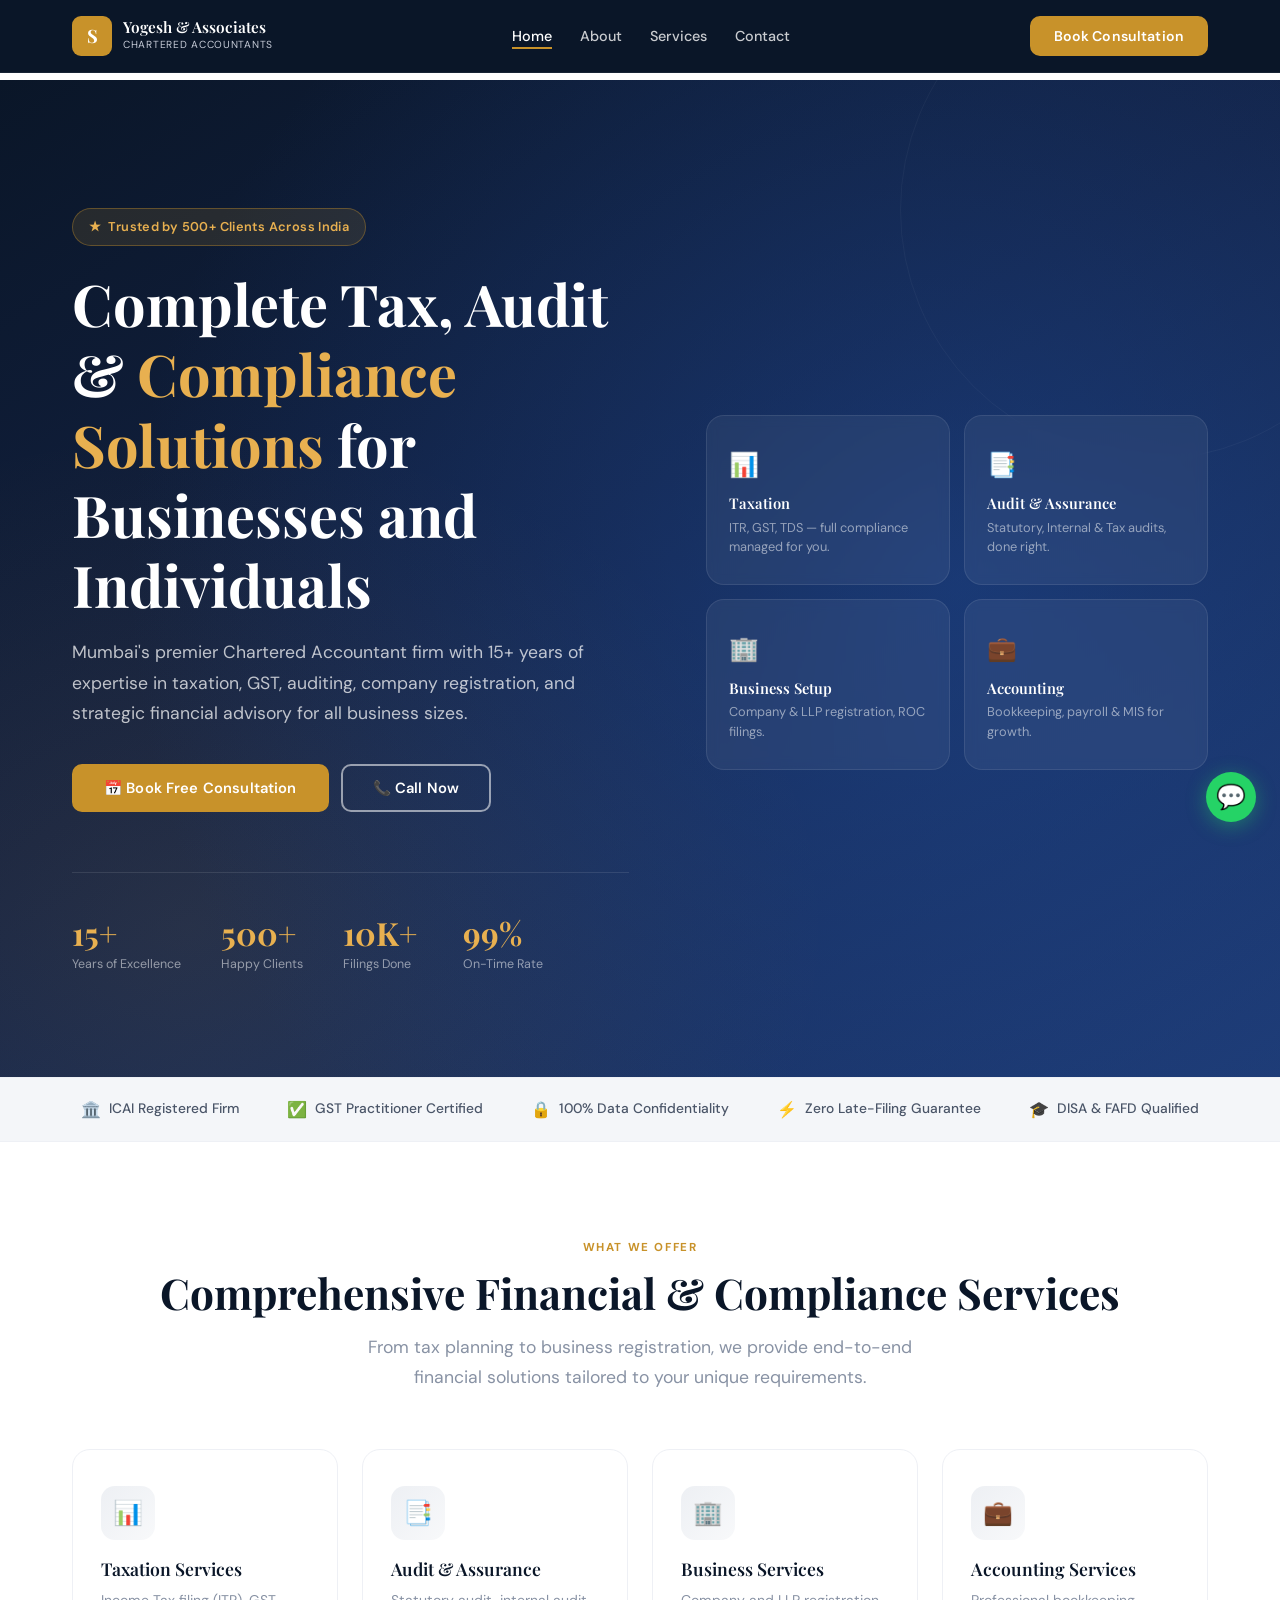
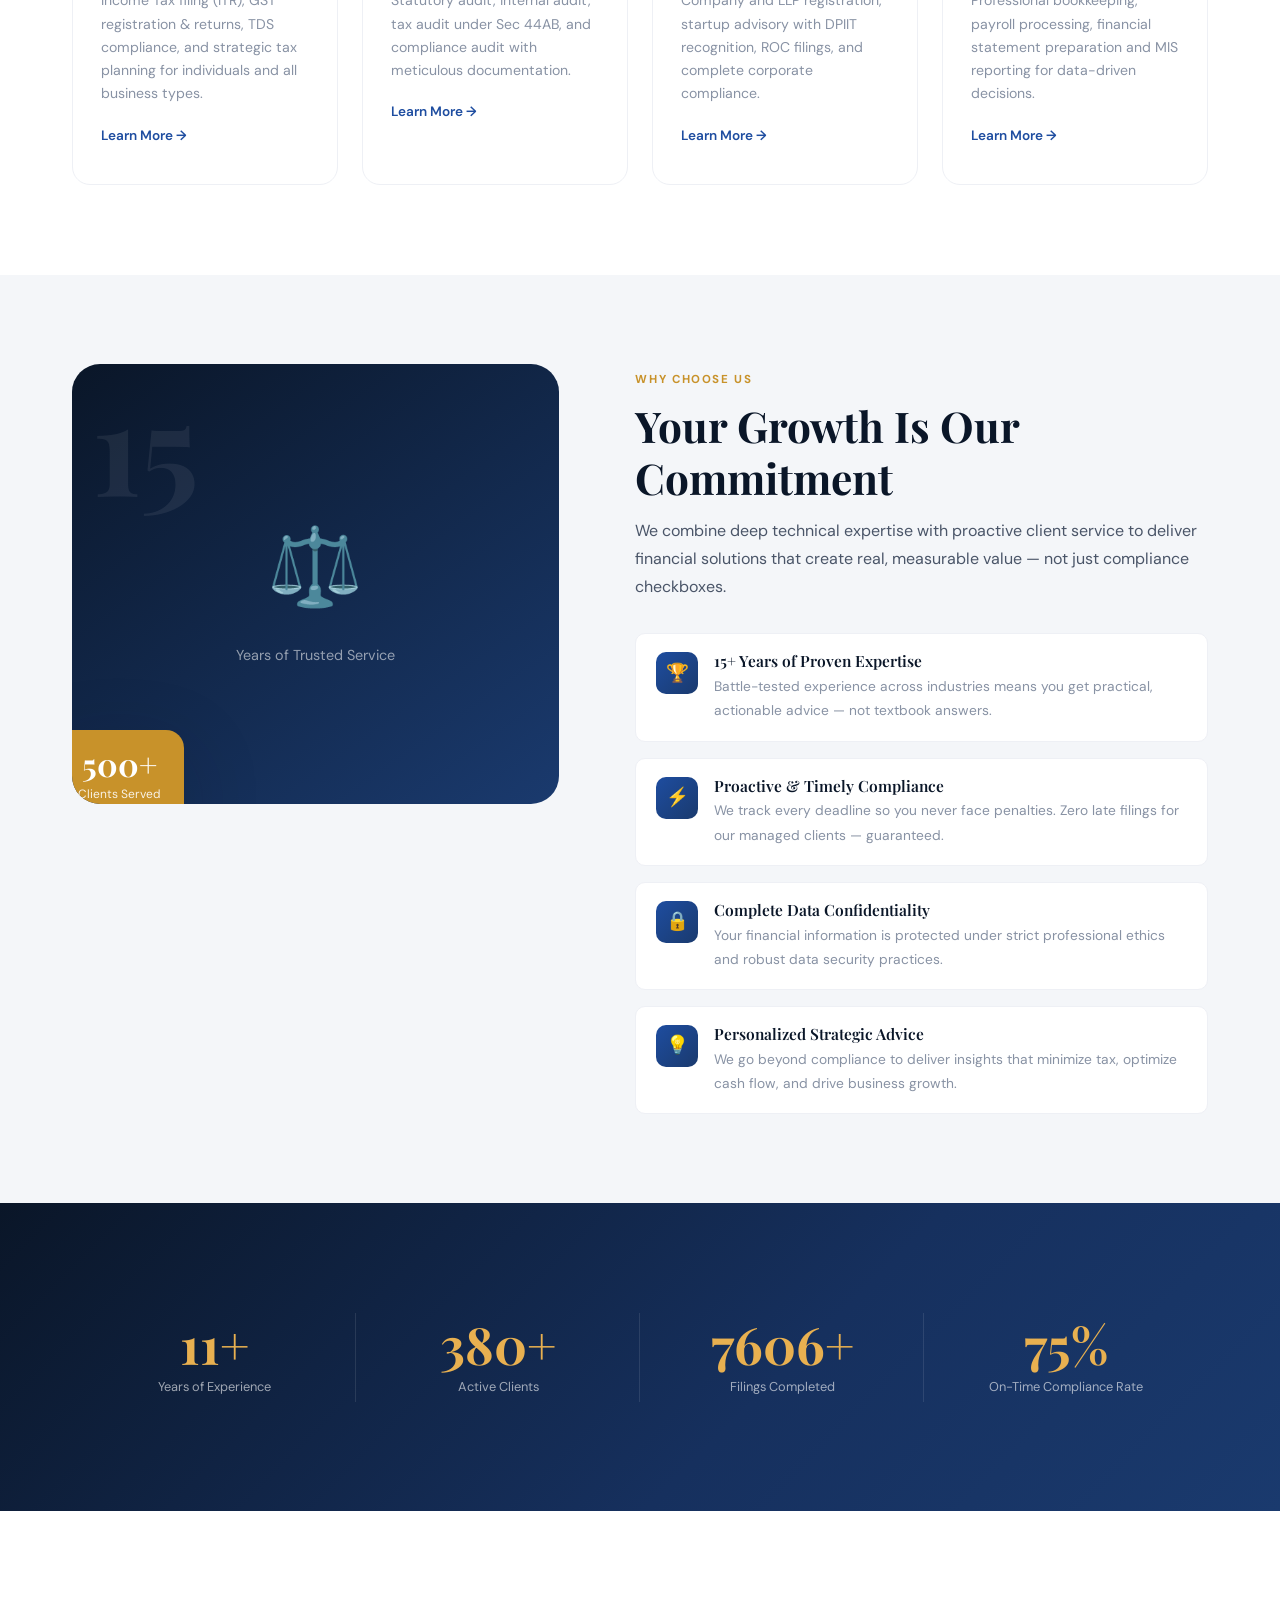
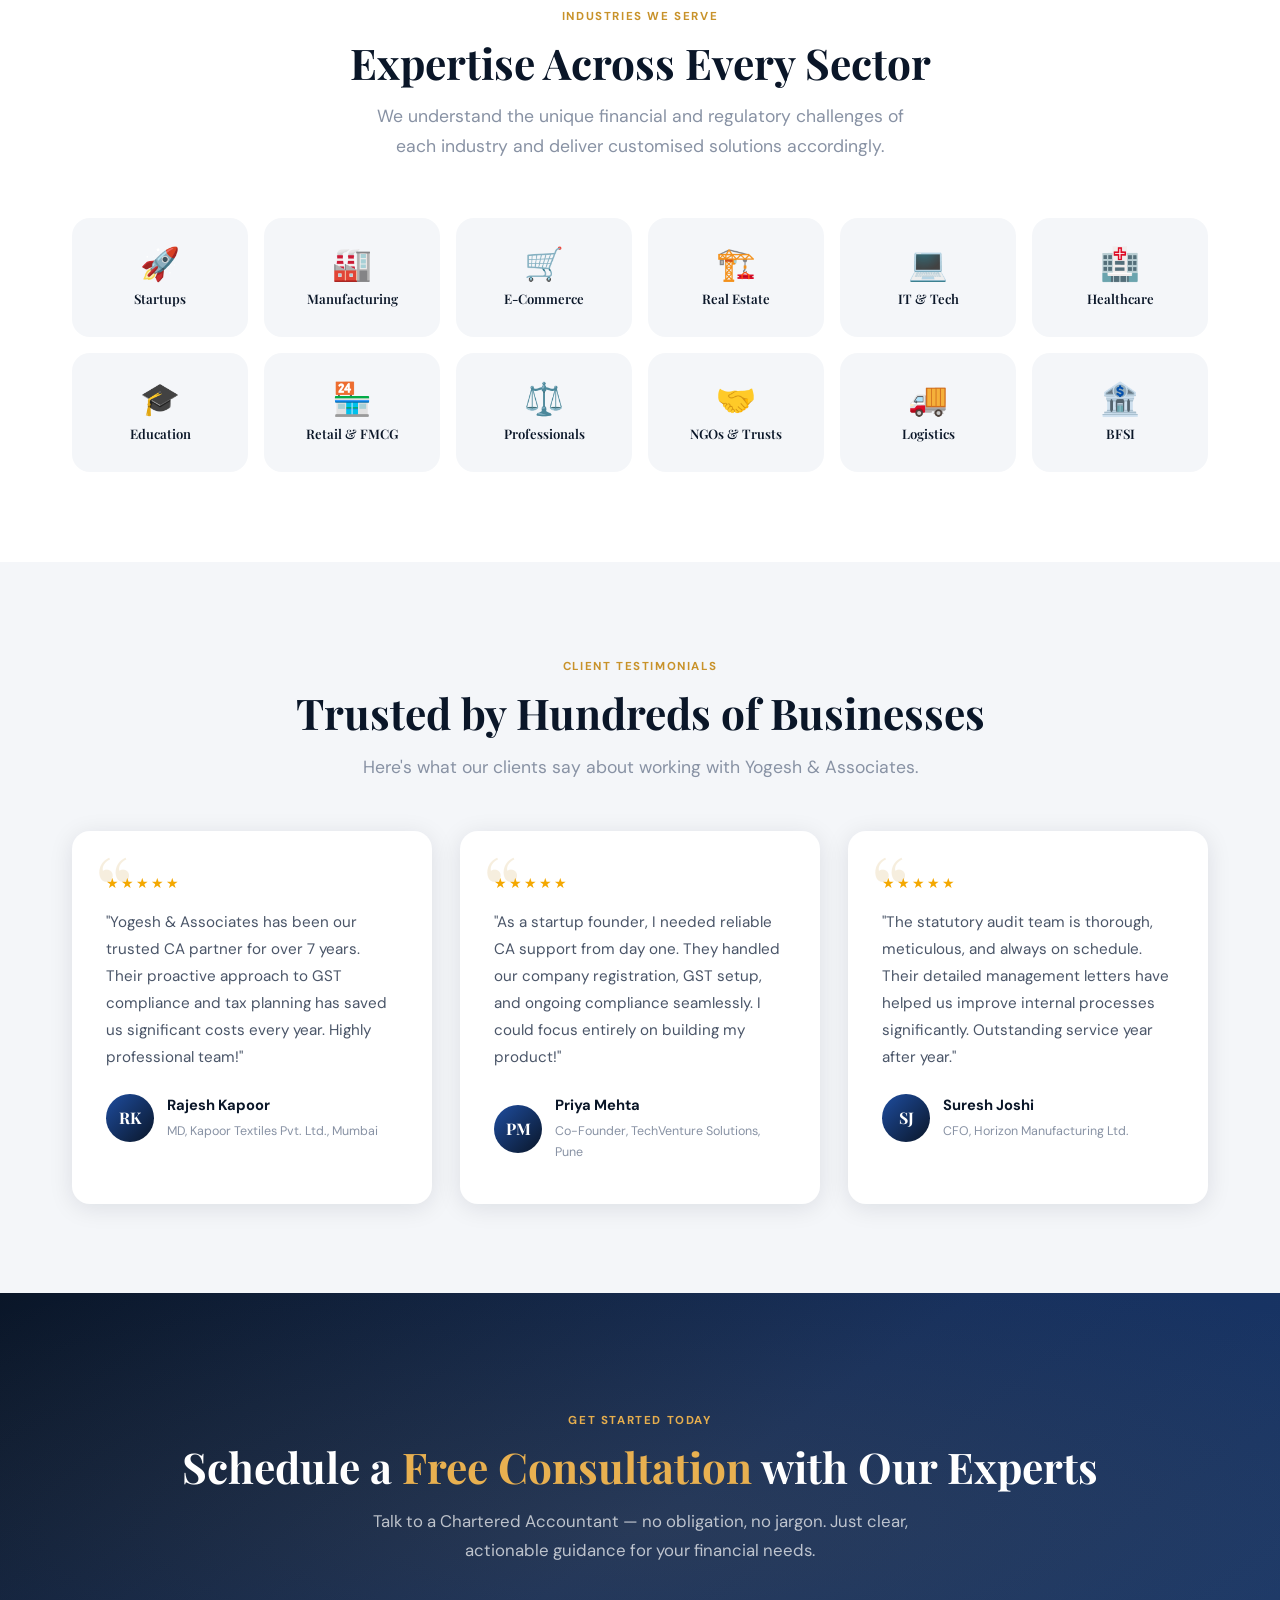
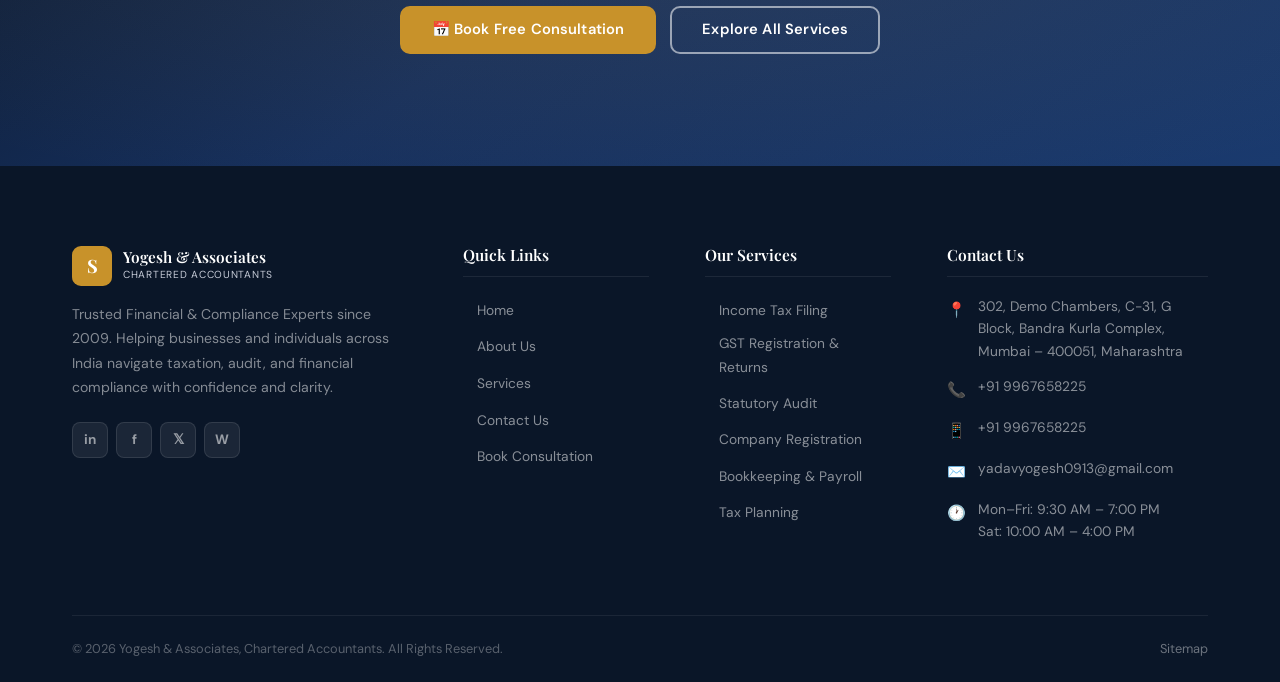
==== commit a5b7419c: "Update index.html" ====
--- a/index.html
+++ b/index.html
@@ -47,8 +47,8 @@
     "alternateName": "Yogesh & Associates CA",
     "description": "Premier Chartered Accountant firm in Mumbai offering Income Tax, GST, Audit, Company Registration and Business Advisory services.",
     "url": "https://www.yogeshandassociates.in/",
-    "telephone": ["+91-22-4000-1234", "+91-98200-01234"],
-    "email": "info@yogeshandassociates.in",
+    "telephone": ["+919967658225", "+919967658225"],
+    "email": "yadavyogesh0913@gmail.com",
     "foundingDate": "2009",
     "logo": "https://www.yogeshandassociates.in/logo.png",
     "image": "https://www.yogeshandassociates.in/og-image.jpg",
@@ -57,7 +57,7 @@
     "paymentAccepted": "Bank Transfer, UPI, Cheque",
     "address": {
       "@type": "PostalAddress",
-      "streetAddress": "302, Naman Chambers, C-31, G Block, Bandra Kurla Complex",
+      "streetAddress": "302, Demo Chambers, C-31, G Block, Bandra Kurla Complex",
       "addressLocality": "Mumbai",
       "addressRegion": "Maharashtra",
       "postalCode": "400051",
@@ -470,7 +470,7 @@
             <a href="https://www.linkedin.com/company/sharma-associates-ca" target="_blank" rel="noopener noreferrer" class="social-btn" aria-label="LinkedIn">in</a>
             <a href="https://www.facebook.com/sharmaandassociatesCA" target="_blank" rel="noopener noreferrer" class="social-btn" aria-label="Facebook">f</a>
             <a href="https://twitter.com/SharmaAssocCA" target="_blank" rel="noopener noreferrer" class="social-btn" aria-label="Twitter / X">𝕏</a>
-            <a href="https://wa.me/919820001234" target="_blank" rel="noopener noreferrer" class="social-btn" aria-label="WhatsApp">W</a>
+            <a href="https://wa.me/919967658225" target="_blank" rel="noopener noreferrer" class="social-btn" aria-label="WhatsApp">W</a>
           </nav>
         </div>
 
@@ -502,19 +502,19 @@
           <address style="font-style:normal;">
             <div class="footer-contact-item">
               <span class="fi" aria-hidden="true">📍</span>
-              <p>302, Naman Chambers, C-31, G Block, Bandra Kurla Complex, Mumbai – 400051, Maharashtra</p>
+              <p>302, Demo Chambers, C-31, G Block, Bandra Kurla Complex, Mumbai – 400051, Maharashtra</p>
             </div>
             <div class="footer-contact-item">
               <span class="fi" aria-hidden="true">📞</span>
-              <a href="tel:+912240001234">+91 22 4000 1234</a>
+              <a href="tel:+919967658225">+91 9967658225</a>
             </div>
             <div class="footer-contact-item">
               <span class="fi" aria-hidden="true">📱</span>
-              <a href="tel:+919820001234">+91 98200 01234</a>
+              <a href="tel:+919967658225">+91 9967658225</a>
             </div>
             <div class="footer-contact-item">
               <span class="fi" aria-hidden="true">✉️</span>
-              <a href="mailto:info@yogeshandassociates.in">info@yogeshandassociates.in</a>
+              <a href="mailto:yadavyogesh0913@gmail.com">yadavyogesh0913@gmail.com</a>
             </div>
             <div class="footer-contact-item">
               <span class="fi" aria-hidden="true">🕐</span>
